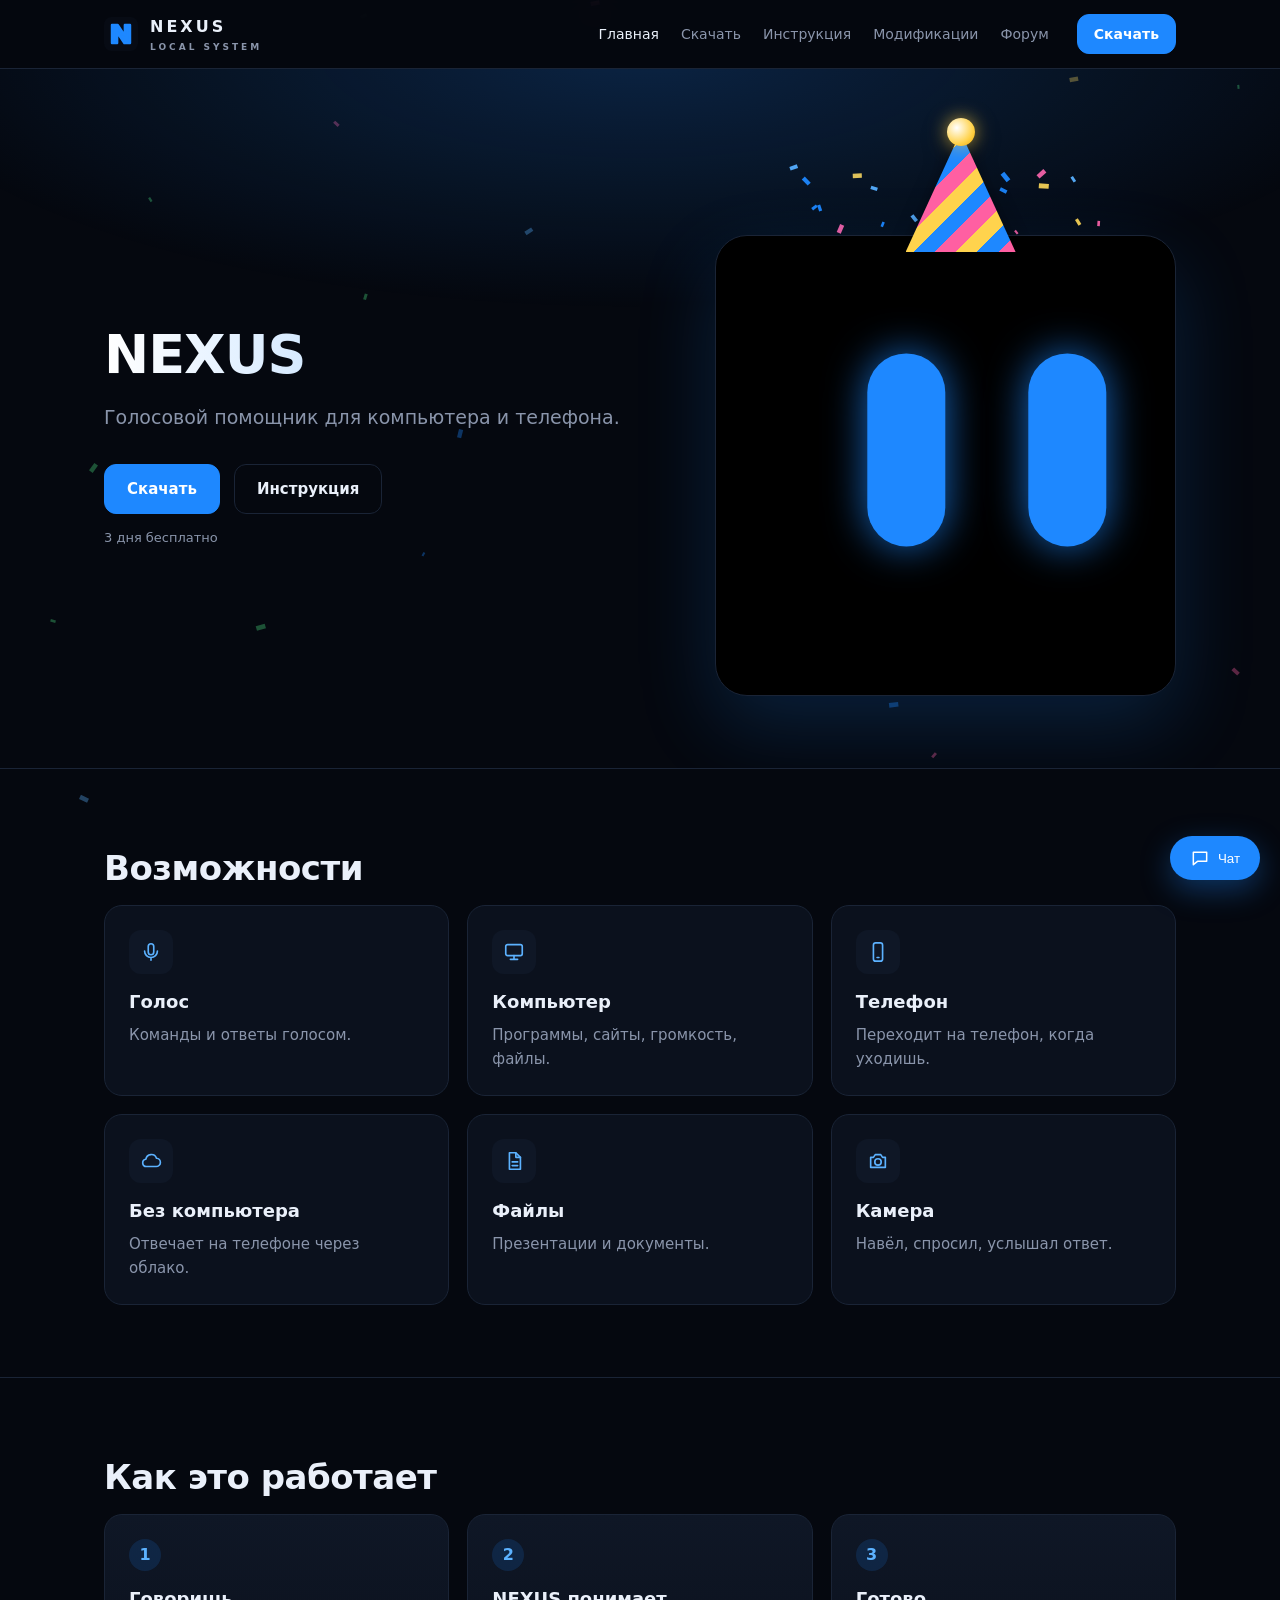
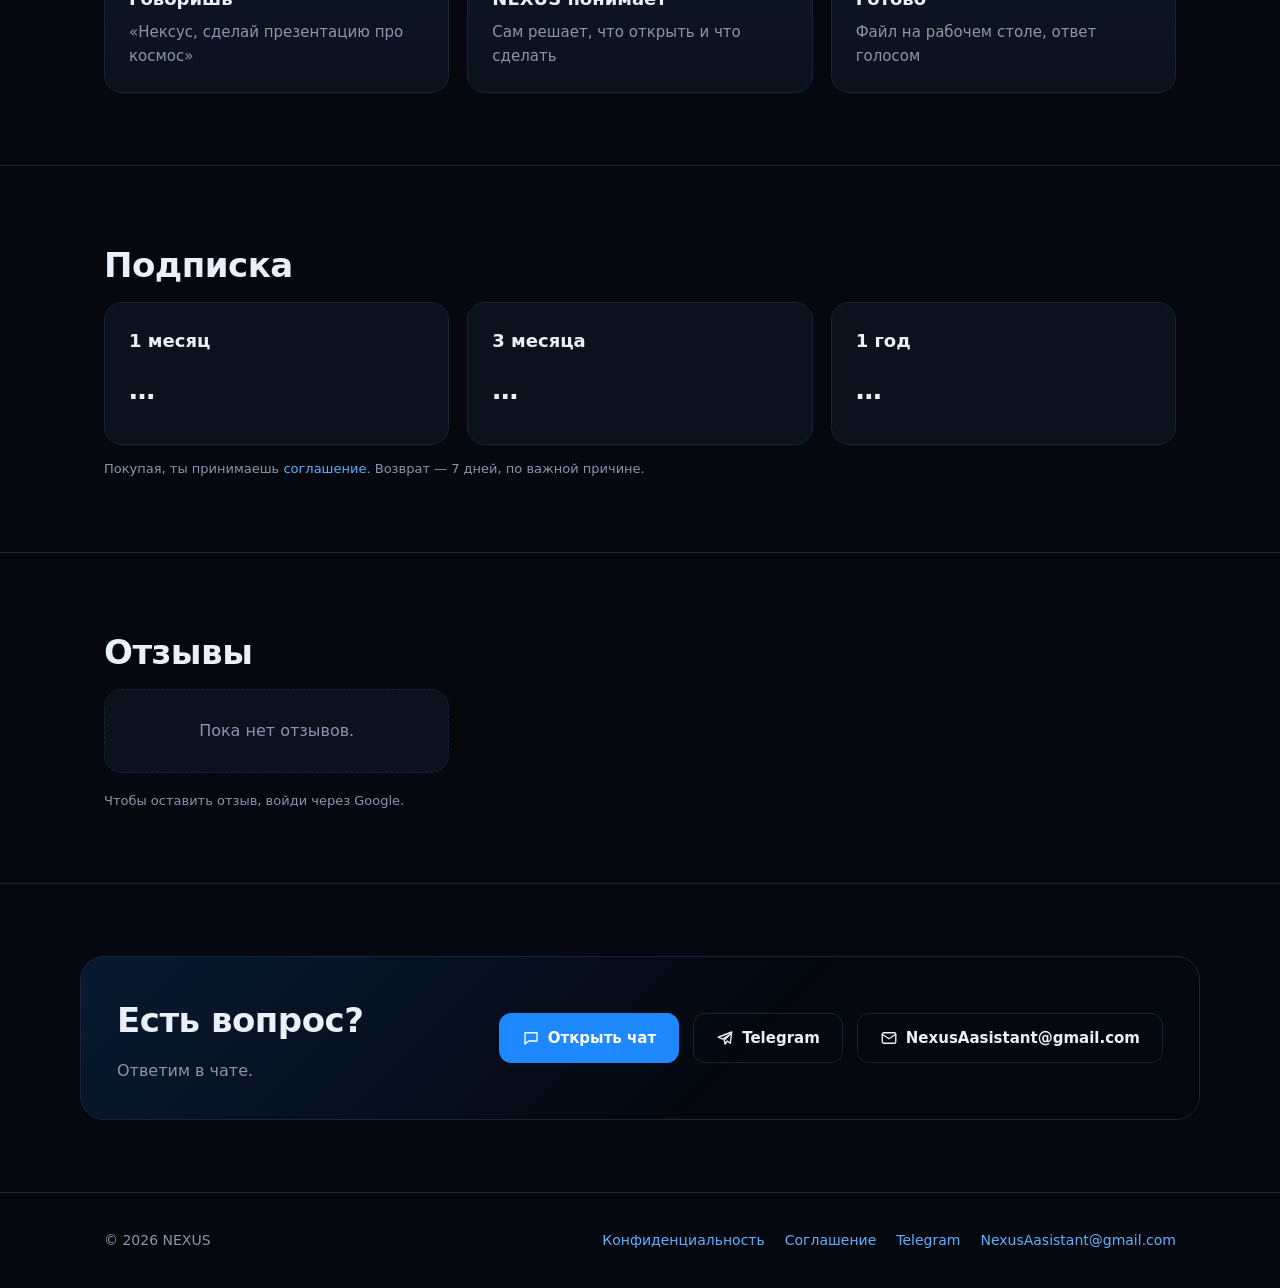
==== index.html @ 752f9944 "Сайт NEXUS" ====
<!doctype html>
<html lang="ru">
<head>
<meta charset="utf-8">
<meta name="viewport" content="width=device-width, initial-scale=1">
<title>NEXUS</title>
<link rel="icon" href="assets/logo.svg">
<link rel="stylesheet" href="assets/style.css?v=24">
</head>
<body>
<header>
  <div class="wrap">
    <a class="brand" href="index.html"><img src="assets/logo.svg" alt=""><div>NEXUS<small>LOCAL SYSTEM</small></div></a>
    <nav>
      <a href="index.html" class="on">Главная</a>
      <a href="download.html">Скачать</a>
      <a href="guide.html">Инструкция</a>
      <a href="mods.html">Модификации</a>
      <a href="forum.html">Форум</a>
    </nav>
    <a class="btn small" href="download.html">Скачать</a>
  </div>
</header>
<main>
  <div class="hero">
    <div class="wrap">
      <div>
        <h1>NEXUS</h1>
        <p class="lead">Голосовой помощник для компьютера и телефона.</p>
        <div class="cta">
          <a class="btn" href="download.html">Скачать</a>
          <a class="btn ghost" href="guide.html">Инструкция</a>
        </div>
        <p class="note">3 дня бесплатно</p>
      </div>
      <div class="stage" aria-hidden="true">
        <div class="face" id="face">
          <div class="hat"><div class="cone"></div><span class="pom"></span></div>
          <div class="eyes" id="eyes"><div class="eye"></div><div class="eye"></div></div>
          <div class="cheek l"></div><div class="cheek r"></div>
        </div>
      </div>
    </div>
  </div>

  <section id="features">
    <div class="wrap">
      <h2>Возможности</h2>
      <div class="grid">
        <div class="card"><div class="icon"><svg class="ico" viewBox="0 0 24 24" fill="none" stroke="currentColor" stroke-width="1.8" stroke-linecap="round" stroke-linejoin="round" aria-hidden="true"><path d="M12 3a3 3 0 0 0-3 3v6a3 3 0 0 0 6 0V6a3 3 0 0 0-3-3z"/><path d="M5 11a7 7 0 0 0 14 0M12 18v3"/></svg></div><h3>Голос</h3><p>Команды и ответы голосом.</p></div>
        <div class="card"><div class="icon"><svg class="ico" viewBox="0 0 24 24" fill="none" stroke="currentColor" stroke-width="1.8" stroke-linecap="round" stroke-linejoin="round" aria-hidden="true"><rect x="3" y="4" width="18" height="12" rx="2"/><path d="M8 20h8M12 16v4"/></svg></div><h3>Компьютер</h3><p>Программы, сайты, громкость, файлы.</p></div>
        <div class="card"><div class="icon"><svg class="ico" viewBox="0 0 24 24" fill="none" stroke="currentColor" stroke-width="1.8" stroke-linecap="round" stroke-linejoin="round" aria-hidden="true"><rect x="7" y="2" width="10" height="20" rx="2.5"/><path d="M11 18h2"/></svg></div><h3>Телефон</h3><p>Переходит на телефон, когда уходишь.</p></div>
        <div class="card"><div class="icon"><svg class="ico" viewBox="0 0 24 24" fill="none" stroke="currentColor" stroke-width="1.8" stroke-linecap="round" stroke-linejoin="round" aria-hidden="true"><path d="M7 18a4 4 0 0 1-.6-7.96A6 6 0 0 1 18 9a4.5 4.5 0 0 1-.5 9H7z"/></svg></div><h3>Без компьютера</h3><p>Отвечает на телефоне через облако.</p></div>
        <div class="card"><div class="icon"><svg class="ico" viewBox="0 0 24 24" fill="none" stroke="currentColor" stroke-width="1.8" stroke-linecap="round" stroke-linejoin="round" aria-hidden="true"><path d="M7 3h7l5 5v13H7z"/><path d="M14 3v5h5M10 13h6M10 17h6"/></svg></div><h3>Файлы</h3><p>Презентации и документы.</p></div>
        <div class="card"><div class="icon"><svg class="ico" viewBox="0 0 24 24" fill="none" stroke="currentColor" stroke-width="1.8" stroke-linecap="round" stroke-linejoin="round" aria-hidden="true"><path d="M4 8h3l2-3h6l2 3h3v11H4z"/><circle cx="12" cy="13" r="3.5"/></svg></div><h3>Камера</h3><p>Навёл, спросил, услышал ответ.</p></div>
      </div>
    </div>
  </section>

  <section id="how">
    <div class="wrap">
      <h2>Как это работает</h2>
      <div class="flow">
        <div class="flow-step"><span>1</span><b>Говоришь</b><p>«Нексус, сделай презентацию про космос»</p></div>
        <div class="flow-step"><span>2</span><b>NEXUS понимает</b><p>Сам решает, что открыть и что сделать</p></div>
        <div class="flow-step"><span>3</span><b>Готово</b><p>Файл на рабочем столе, ответ голосом</p></div>
      </div>
    </div>
  </section>

  <section id="plans">
    <div class="wrap">
      <h2>Подписка</h2>
      <p class="sale-note" id="plans-sale" hidden></p>
      <div class="plans three" id="plans-list">
        <div class="card plan"><div class="name">1 месяц</div><div class="price">…</div></div>
        <div class="card plan"><div class="name">3 месяца</div><div class="price">…</div></div>
        <div class="card plan"><div class="name">1 год</div><div class="price">…</div></div>
      </div>
      <div id="buy-signin" class="review-signin" hidden><div class="who">Войди через Google — подписка придёт на этот аккаунт.</div><div class="gbutton"></div></div>
      <div id="buy-note" class="form-note"></div>
      <p class="note">Покупая, ты принимаешь <a href="terms.html">соглашение</a>. Возврат — 7 дней, по важной причине.</p>
    </div>
  </section>

  <section id="reviews">
    <div class="wrap">
      <h2>Отзывы</h2>
      <div id="reviews-list" class="grid"><div class="empty">Пока нет отзывов.</div></div>
      <div id="review-signin" class="review-signin"></div>
      <form id="review-form" class="card form review-form" hidden>
        <div class="who" id="review-who"></div>
        <div class="rate"><input type="radio" id="star5" name="stars" value="5" required><label for="star5" title="5">★</label><input type="radio" id="star4" name="stars" value="4"><label for="star4" title="4">★</label><input type="radio" id="star3" name="stars" value="3"><label for="star3" title="3">★</label><input type="radio" id="star2" name="stars" value="2"><label for="star2" title="2">★</label><input type="radio" id="star1" name="stars" value="1"><label for="star1" title="1">★</label></div>
        <textarea name="text" placeholder="Отзыв" maxlength="1000" required></textarea>
        <button class="btn" type="submit">Отправить</button>
        <div class="form-note"></div>
      </form>
    </div>
  </section>

  <section id="contact">
    <div class="wrap contact">
      <div>
        <h2>Есть вопрос?</h2>
        <p class="sub">Ответим в чате.</p>
      </div>
      <div class="cta">
        <button class="btn" data-chat><svg class="ico" viewBox="0 0 24 24" fill="none" stroke="currentColor" stroke-width="1.8" stroke-linecap="round" stroke-linejoin="round" aria-hidden="true"><path d="M4 5h16v11H9l-5 4z"/></svg> Открыть чат</button>
        <a class="btn ghost" href="https://t.me/NexusAppAiBot" target="_blank" rel="noopener"><svg class="ico" viewBox="0 0 24 24" fill="none" stroke="currentColor" stroke-width="1.8" stroke-linecap="round" stroke-linejoin="round" aria-hidden="true"><path d="M21 4L3 11l6 2.5L19 7l-8 8 1 5 3-4 4 3z"/></svg> Telegram</a>
        <a class="btn ghost" href="mailto:NexusAasistant@gmail.com"><svg class="ico" viewBox="0 0 24 24" fill="none" stroke="currentColor" stroke-width="1.8" stroke-linecap="round" stroke-linejoin="round" aria-hidden="true"><rect x="3" y="5" width="18" height="14" rx="2"/><path d="M3 7l9 6 9-6"/></svg> NexusAasistant@gmail.com</a>
      </div>
    </div>
  </section>
</main>
<footer>
  <div class="wrap">
    <span>© 2026 NEXUS</span>
    <div class="links"><a href="privacy.html">Конфиденциальность</a><a href="terms.html">Соглашение</a><a href="https://t.me/NexusAppAiBot" target="_blank" rel="noopener">Telegram</a><a href="mailto:NexusAasistant@gmail.com">NexusAasistant@gmail.com</a></div>
  </div>
</footer>
<button class="chat-open" data-chat aria-label="Чат"><svg class="ico" viewBox="0 0 24 24" fill="none" stroke="currentColor" stroke-width="1.8" stroke-linecap="round" stroke-linejoin="round" aria-hidden="true"><path d="M4 5h16v11H9l-5 4z"/></svg><span>Чат</span></button>
<script>window.NEXUS_CHAT = "https://193-232-89-90.sslip.io:8443"; window.NEXUS_GOOGLE = "959547743443-be8pcmqgt4temf61vtt6gkfed54fnpoh.apps.googleusercontent.com"; window.NEXUS_TELEGRAM = "https://t.me/NexusAppAiBot";</script>
<script src="assets/chat.js?v=24"></script>
<script src="assets/panel-link.js?v=24"></script>
<script src="assets/community.js?v=24"></script>
<script src="assets/shop.js?v=24"></script>
<script src="assets/anim.js?v=24"></script>
</body>
</html>
---- assets/style.css ----
:root {
  --bg: #05080F;
  --panel: #0B111D;
  --panel2: #0F1726;
  --line: #1A2436;
  --text: #EAF0FA;
  --muted: #8A95AB;
  --accent: #1E88FF;
  --accent2: #5CB2FF;
  --green: #22C55E;
  --radius: 18px;
}
* { box-sizing: border-box; margin: 0; padding: 0; }
html { scroll-behavior: smooth; }
body {
  background: var(--bg);
  color: var(--text);
  font: 16px/1.6 "Inter", "Segoe UI", system-ui, -apple-system, sans-serif;
  -webkit-font-smoothing: antialiased;
}
a { color: var(--accent2); text-decoration: none; }
a:hover { color: var(--text); }
.wrap { max-width: 1120px; margin: 0 auto; padding: 0 24px; }

/* top bar */
header {
  position: sticky; top: 0; z-index: 10;
  background: rgba(5, 8, 15, 0.82); backdrop-filter: blur(12px);
  border-bottom: 1px solid var(--line);
}
header .wrap { display: flex; align-items: center; gap: 28px; height: 68px; }
.brand { display: flex; align-items: center; gap: 12px; color: var(--text); font-weight: 800; letter-spacing: 3px; }
.brand img { width: 34px; height: 34px; }
.brand small { display: block; font-size: 9px; letter-spacing: 3px; color: var(--muted); font-weight: 600; }
nav { display: flex; gap: 22px; margin-left: auto; }
nav a { color: var(--muted); font-size: 14px; }
nav a:hover, nav a.on { color: var(--text); }
.btn {
  display: inline-flex; align-items: center; gap: 8px;
  padding: 12px 22px; border-radius: 12px; font-weight: 600; font-size: 15px;
  background: var(--accent); color: #fff; border: 1px solid var(--accent);
  transition: transform .15s, background .15s;
}
.btn:hover { background: #3696FF; color: #fff; transform: translateY(-1px); }
.btn.ghost { background: transparent; color: var(--text); border-color: var(--line); }
.btn.ghost:hover { border-color: var(--accent); }
.btn.small { padding: 8px 16px; font-size: 14px; }

/* hero */
.hero { padding: 96px 0 72px; position: relative; overflow: hidden; }
.hero::before {
  content: ""; position: absolute; inset: -40% -10% auto; height: 520px;
  background: radial-gradient(closest-side, rgba(30, 136, 255, 0.22), transparent);
  pointer-events: none;
}
.hero .wrap { display: grid; grid-template-columns: 1.1fr 0.9fr; gap: 48px; align-items: center; position: relative; }
.kicker { color: var(--accent2); font-size: 13px; font-weight: 700; letter-spacing: 2px; text-transform: uppercase; }
h1 { font-size: 54px; line-height: 1.08; margin: 14px 0 18px; letter-spacing: -1px; }
h1 span { color: var(--accent); }
.lead { color: var(--muted); font-size: 19px; max-width: 560px; }
.cta { display: flex; gap: 14px; margin-top: 32px; flex-wrap: wrap; }
.note { color: var(--muted); font-size: 13px; margin-top: 14px; }

/* NEXUS's eyes: a party hat, always a little alive (anim.js moves the eyes) */
.stage { position: relative; padding-top: 70px; }
.face {
  position: relative; aspect-ratio: 1 / 1; border-radius: 32px; background: #000;
  border: 1px solid var(--line); box-shadow: 0 30px 80px rgba(30, 136, 255, 0.18);
  animation: bob 4.5s ease-in-out infinite;
}
@keyframes bob { 0%, 100% { transform: translateY(0) rotate(-1deg); } 50% { transform: translateY(-14px) rotate(1.5deg); } }
.eyes { position: absolute; inset: 0; display: flex; align-items: center; justify-content: center; gap: 18%;
  transition: transform .35s cubic-bezier(.3,1.4,.5,1); }
.eye {
  width: 17%; height: 42%; border-radius: 999px; background: var(--accent);
  box-shadow: 0 0 40px rgba(30, 136, 255, 0.75); transition: height .18s, border-radius .18s;
}
.face.blink .eye { height: 4%; }
.face.happy .eye { height: 20%; border-radius: 999px 999px 40% 40%; }
.cheek { position: absolute; bottom: 24%; width: 12%; height: 6%; border-radius: 50%; background: rgba(255, 105, 180, .0);
  filter: blur(6px); transition: background .4s; }
.cheek.l { left: 16%; } .cheek.r { right: 16%; }
.face.happy .cheek { background: rgba(255, 105, 180, .55); }
.hat {
  position: absolute; left: 50%; top: -104px; width: 110px; height: 120px; margin-left: -40px;
  transform-origin: 50% 100%; animation: wobble 3s ease-in-out infinite; filter: drop-shadow(0 6px 10px rgba(0,0,0,.45));
}
.cone { position: absolute; inset: 0; clip-path: polygon(50% 0, 100% 100%, 0 100%);
  background: repeating-linear-gradient(135deg, #1E88FF 0 15px, #FF5FA2 15px 30px, #FFD34D 30px 45px); }
.pom { position: absolute; left: 50%; top: -14px; width: 28px; height: 28px; margin-left: -14px; border-radius: 50%;
  background: radial-gradient(circle at 35% 35%, #fff, #FFD34D 60%, #F0A800); box-shadow: 0 0 18px rgba(255, 211, 77, .7);
  animation: pom 1.5s ease-in-out infinite; }
@keyframes wobble { 0%, 100% { transform: rotate(12deg); } 50% { transform: rotate(20deg); } }
@keyframes pom { 0%, 100% { transform: translateY(0) scale(1); } 50% { transform: translateY(-4px) scale(1.08); } }

/* confetti behind everything */
#confetti { position: fixed; inset: 0; width: 100%; height: 100%; pointer-events: none; z-index: 0; }
header, main, footer { position: relative; z-index: 1; }
header { z-index: 10; }

/* blocks come in as you scroll; cards lift */
.reveal { opacity: 0; transform: translateY(26px); transition: opacity .7s ease, transform .7s ease; }
.reveal.in { opacity: 1; transform: none; }
.card { transition: transform .25s ease, border-color .25s ease, box-shadow .25s ease; }
.card:hover { transform: translateY(-4px); border-color: rgba(30,136,255,.55); box-shadow: 0 16px 40px rgba(30,136,255,.12); }
.card:hover .icon { animation: pop .5s ease; }
@keyframes pop { 50% { transform: scale(1.18) rotate(-6deg); } }
.btn { position: relative; overflow: hidden; }
.btn:not(.ghost)::after { content: ""; position: absolute; top: 0; left: -60%; width: 40%; height: 100%;
  background: linear-gradient(90deg, transparent, rgba(255,255,255,.35), transparent); transform: skewX(-20deg);
  animation: shine 4s ease-in-out infinite; }
@keyframes shine { 0%, 70% { left: -60%; } 100% { left: 130%; } }
h1 { background: linear-gradient(90deg, #fff, #8CC4FF, #FF8FC2, #fff); background-size: 300% 100%;
  -webkit-background-clip: text; background-clip: text; color: transparent; animation: shimmer 8s linear infinite; }
@keyframes shimmer { to { background-position: 300% 0; } }
@media (prefers-reduced-motion: reduce) {
  *, *::before, *::after { animation: none !important; transition: none !important; }
  .reveal { opacity: 1; transform: none; }
}

/* sections */
section { padding: 72px 0; border-top: 1px solid var(--line); }
h2 { font-size: 34px; letter-spacing: -0.5px; margin-bottom: 10px; }
.sub { color: var(--muted); margin-bottom: 36px; max-width: 640px; }
.grid { display: grid; grid-template-columns: repeat(3, 1fr); gap: 18px; }
.card { background: var(--panel); border: 1px solid var(--line); border-radius: var(--radius); padding: 24px; }
.card h3 { font-size: 18px; margin: 14px 0 6px; }
.card p { color: var(--muted); font-size: 15px; }
.icon {
  width: 44px; height: 44px; border-radius: 12px; background: var(--panel2);
  display: flex; align-items: center; justify-content: center; font-size: 22px;
}

/* plans */
.plans { display: grid; grid-template-columns: repeat(4, 1fr); gap: 18px; }
.plan { text-align: left; display: flex; flex-direction: column; gap: 6px; }
.plan .name { font-weight: 700; font-size: 18px; }
.plan .price { font-size: 26px; font-weight: 800; margin: 8px 0; }
.plan.best { border-color: var(--accent); box-shadow: 0 0 0 1px var(--accent) inset; }
.badge { align-self: flex-start; font-size: 12px; color: var(--accent2); background: rgba(30, 136, 255, 0.14); padding: 3px 10px; border-radius: 8px; }

/* steps */
.steps { counter-reset: step; display: grid; gap: 14px; max-width: 760px; }
.step { display: flex; gap: 18px; align-items: flex-start; }
.step::before {
  counter-increment: step; content: counter(step);
  flex: none; width: 36px; height: 36px; border-radius: 50%; background: var(--panel2); border: 1px solid var(--line);
  display: flex; align-items: center; justify-content: center; font-weight: 700; color: var(--accent2);
}
.step b { display: block; }
.step span { color: var(--muted); font-size: 15px; }

/* faq */
details { background: var(--panel); border: 1px solid var(--line); border-radius: 14px; padding: 16px 20px; margin-bottom: 12px; max-width: 820px; }
summary { cursor: pointer; font-weight: 600; }
details p { color: var(--muted); margin-top: 10px; }

.empty { color: var(--muted); background: var(--panel); border: 1px dashed var(--line); border-radius: var(--radius); padding: 28px; text-align: center; }

footer { border-top: 1px solid var(--line); padding: 36px 0; color: var(--muted); font-size: 14px; }
footer .wrap { display: flex; gap: 24px; flex-wrap: wrap; align-items: center; }
footer .links { margin-left: auto; display: flex; gap: 20px; }

/* the privacy page */
.doc { max-width: 820px; padding: 56px 24px 80px; margin: 0 auto; }
.doc h1 { font-size: 38px; }
.doc h2 { font-size: 22px; margin: 34px 0 10px; }
.doc p, .doc li { color: #C6CFDF; }
.doc ul { padding-left: 22px; display: grid; gap: 6px; }

@media (max-width: 900px) {
  .hero .wrap { grid-template-columns: 1fr; }
  .stage { max-width: 360px; }
  h1 { font-size: 40px; }
  .grid { grid-template-columns: 1fr 1fr; }
  .plans { grid-template-columns: 1fr 1fr; }
  header .wrap { flex-wrap: wrap; height: auto; padding-top: 12px; gap: 10px 20px; }
  nav { order: 3; width: 100%; margin: 0; overflow-x: auto; padding-bottom: 10px; gap: 18px; white-space: nowrap; scrollbar-width: none; }
  nav::-webkit-scrollbar { display: none; }
  header .btn { margin-left: auto; }
}
@media (max-width: 560px) {
  .wrap { padding: 0 16px; }
  .grid, .plans { grid-template-columns: 1fr; }
  h1 { font-size: 34px; }
}

.plans.three { grid-template-columns: repeat(3, 1fr); }
.price-tag { display: inline-block; margin-top: 12px; font-size: 13px; color: var(--green); }
.doc ol { padding-left: 22px; display: grid; gap: 6px; }
@media (max-width: 900px) { .plans.three { grid-template-columns: 1fr 1fr; } }
@media (max-width: 560px) { .plans.three { grid-template-columns: 1fr; } }

/* chat */
.chat-open {
  position: fixed; right: 20px; bottom: 20px; z-index: 20;
  padding: 12px 20px; border-radius: 999px; border: none; cursor: pointer;
  background: var(--accent); color: #fff; font: 600 15px/1 inherit; box-shadow: 0 10px 30px rgba(30, 136, 255, 0.35);
}
button.btn { cursor: pointer; font-family: inherit; }
.chat-box {
  position: fixed; right: 20px; bottom: 76px; z-index: 21; width: 340px; max-width: calc(100vw - 32px); height: 440px;
  display: none; flex-direction: column; background: var(--panel); border: 1px solid var(--line); border-radius: 18px;
  box-shadow: 0 20px 60px rgba(0, 0, 0, 0.5); overflow: hidden;
}
.chat-box.on { display: flex; }
.chat-head { display: flex; align-items: center; padding: 14px 16px; border-bottom: 1px solid var(--line); }
.chat-x { margin-left: auto; background: none; border: none; color: var(--muted); font-size: 22px; cursor: pointer; }
.chat-list { flex: 1; overflow-y: auto; padding: 14px; display: flex; flex-direction: column; gap: 8px; }
.chat-line { align-self: flex-start; max-width: 85%; background: var(--panel2); padding: 8px 12px; border-radius: 12px; font-size: 14px; white-space: pre-wrap; }
.chat-line.mine { align-self: flex-end; background: #12305A; }
.chat-input { display: flex; gap: 8px; padding: 12px; border-top: 1px solid var(--line); }
.chat-input input { flex: 1; background: var(--bg); color: var(--text); border: 1px solid var(--line); border-radius: 10px; padding: 9px 12px; font: inherit; font-size: 14px; }

/* forum and reviews */
.tabs { display: flex; gap: 8px; flex-wrap: wrap; align-items: center; margin-bottom: 18px; }
.tab { background: var(--panel); color: var(--muted); border: 1px solid var(--line); border-radius: 10px; padding: 7px 14px; cursor: pointer; font: inherit; font-size: 14px; }
.tab.on { color: var(--text); border-color: var(--accent); }
.tabs .btn { margin-left: auto; }
.topic { display: block; background: var(--panel); border: 1px solid var(--line); border-radius: 14px; padding: 14px 18px; margin-bottom: 10px; color: var(--text); }
.topic:hover { border-color: var(--accent); color: var(--text); }
.topic span { display: block; color: var(--muted); font-size: 13px; margin-top: 4px; }
.back { display: inline-block; margin-bottom: 14px; font-size: 14px; }
.topic-title { font-size: 24px; margin-bottom: 14px; }
.post { margin-bottom: 10px; padding: 16px 20px; }
.post p, .review p { color: var(--text); white-space: pre-wrap; margin-top: 6px; }
.post.creator { border-color: var(--accent); }
.who { color: var(--muted); font-size: 13px; }
.form { display: grid; gap: 10px; margin-top: 16px; max-width: 640px; }
.form input, .form select, .form textarea { background: var(--bg); color: var(--text); border: 1px solid var(--line); border-radius: 10px; padding: 10px 12px; font: inherit; font-size: 14px; }
.form textarea { min-height: 110px; resize: vertical; }
.form .btn { justify-self: start; }
.form-note { color: var(--muted); font-size: 13px; }
.stars { color: #F5C451; letter-spacing: 2px; }
.review-form { margin-top: 18px; }

/* icons, downloads, flow, contact */
.ico { width: 22px; height: 22px; flex: none; }
.icon { color: var(--accent2); }
.btn .ico { width: 18px; height: 18px; }
.chat-open { display: flex; align-items: center; gap: 8px; }
.chat-open .ico { width: 20px; height: 20px; }
.downloads { display: grid; grid-template-columns: repeat(3, 1fr); gap: 18px; }
.dl { display: flex; flex-direction: column; gap: 6px; align-items: flex-start; }
.dl h3 { margin: 12px 0 0; font-size: 20px; }
.dl p { color: var(--muted); margin-bottom: 14px; }
.dl .btn { margin-top: auto; }
.soon { color: var(--muted); cursor: default; }
.flow { display: grid; grid-template-columns: repeat(3, 1fr); gap: 18px; counter-reset: none; }
.flow-step { position: relative; background: linear-gradient(180deg, var(--panel2), var(--panel)); border: 1px solid var(--line); border-radius: var(--radius); padding: 24px; }
.flow-step span { display: inline-flex; width: 32px; height: 32px; border-radius: 50%; align-items: center; justify-content: center; background: rgba(30,136,255,.15); color: var(--accent2); font-weight: 700; }
.flow-step b { display: block; margin: 14px 0 6px; font-size: 18px; }
.flow-step p { color: var(--muted); font-size: 15px; }
.contact { display: flex; align-items: center; gap: 24px; flex-wrap: wrap; background: linear-gradient(135deg, rgba(30,136,255,.14), transparent 60%); border: 1px solid var(--line); border-radius: 24px; padding: 36px; }
.contact .cta { margin: 0 0 0 auto; }
.contact .sub { margin: 0; }
.toc { display: flex; flex-wrap: wrap; gap: 8px; margin: 18px 0 8px; }
.toc a { background: var(--panel); border: 1px solid var(--line); border-radius: 10px; padding: 6px 12px; font-size: 14px; color: var(--text); }
.mod-foot { display: flex; align-items: center; justify-content: space-between; margin-top: 12px; }
.mod-foot .price-tag { margin: 0; }
.review-signin { margin-top: 18px; }
@media (max-width: 900px) { .downloads, .flow { grid-template-columns: 1fr; } .contact .cta { margin-left: 0; } }
[hidden] { display: none !important; }

/* star rating: click a star; the ones before it light up */
.rate { display: inline-flex; flex-direction: row-reverse; justify-content: flex-end; gap: 4px; }
.rate input { position: absolute; opacity: 0; width: 0; height: 0; }
.rate label { font-size: 34px; line-height: 1; color: #2A3550; cursor: pointer; transition: color .12s, transform .12s; }
.rate label:hover, .rate label:hover ~ label, .rate input:checked ~ label { color: #F5C451; }
.rate label:hover { transform: scale(1.12); }
.rate input:focus-visible + label { outline: 2px solid var(--accent); border-radius: 4px; }
.plan .btn { margin-top: 14px; align-self: flex-start; }
.price .old { color: var(--muted); font-size: 18px; font-weight: 600; margin-right: 10px; text-decoration-thickness: 2px; }
.sale-note { display: inline-block; margin: -4px 0 20px; padding: 6px 14px; border-radius: 999px; background: rgba(34,197,94,.14); color: #4ADE80; font-weight: 600; font-size: 14px; }
.sale-note[hidden] { display: none; }
.chat-line img { display: block; max-width: 100%; max-height: 220px; border-radius: 8px; margin-bottom: 4px; cursor: zoom-in; }
.chat-clip { background: none; border: 1px solid var(--line); border-radius: 10px; color: var(--muted); font-size: 18px; cursor: pointer; padding: 0 10px; }
.chat-clip:hover { color: var(--text); border-color: var(--accent); }
.chat-signin { padding: 14px; border-top: 1px solid var(--line); display: grid; gap: 10px; }
.chat-input[hidden], .chat-signin[hidden] { display: none; }

.buy-choice { position: fixed; inset: 0; z-index: 30; display: flex; align-items: center; justify-content: center;
  background: rgba(0, 0, 0, .55); backdrop-filter: blur(4px); padding: 16px; }
.buy-choice .card { position: relative; max-width: 440px; width: 100%; }
.buy-choice .card b { font-size: 20px; }
.buy-choice .cta { flex-direction: column; margin-top: 18px; }
.buy-choice .cta .btn { justify-content: center; }
.buy-choice .chat-x { position: absolute; top: 10px; right: 14px; }

/* ---------------------------------------------------------------- админ-панель */
.panel-head { display: flex; align-items: center; justify-content: space-between; gap: 16px; margin-bottom: 18px; }
.panel-who { font-weight: 700; }
.panel-tabs { display: flex; gap: 8px; flex-wrap: wrap; margin-bottom: 22px; }
.panel-tab { background: var(--panel); color: var(--muted); border: 1px solid var(--line); border-radius: 12px;
             padding: 9px 16px; font: inherit; font-size: 14px; cursor: pointer; }
.panel-tab:hover { color: var(--text); border-color: var(--accent); }
.panel-tab.on { background: var(--accent); border-color: var(--accent); color: #04101F; font-weight: 700; }
.panel-body { display: grid; gap: 18px; }
.panel-card { display: grid; gap: 12px; }
.panel-line { display: flex; align-items: center; gap: 10px; flex-wrap: wrap;
              padding: 10px 0; border-top: 1px solid var(--line); }
.panel-line:first-child { border-top: none; }
.panel-line b { min-width: 170px; }
.field { display: grid; gap: 6px; }
.field label { color: var(--muted); font-size: 13px; }
#panel input[type=text], #panel textarea, #panel select {
  background: var(--panel2); color: var(--text); border: 1px solid var(--line); border-radius: 10px;
  padding: 10px 12px; font: inherit; font-size: 15px; width: 100%; }
#panel input[type=text]:focus, #panel textarea:focus { outline: none; border-color: var(--accent); }
#panel input[type=file] { color: var(--muted); font-size: 14px; }
#panel textarea { resize: vertical; }
#panel .panel-line input[type=text] { width: auto; flex: 1 1 160px; }
.note.good { color: var(--green); }
.note.bad { color: #FF8A95; }
.bar { height: 6px; background: var(--panel2); border-radius: 99px; overflow: hidden; display: none; }
.bar i { display: block; height: 100%; width: 0; background: var(--accent); transition: width .2s ease; }
.mod-head { display: flex; align-items: baseline; gap: 10px; flex-wrap: wrap; }
.mod-info { color: var(--muted); font-size: 14px; }
.mod-form { display: grid; gap: 12px; grid-template-columns: 1fr 1fr; }
.mod-form .field:last-child { grid-column: 1 / -1; }
.mod-row { display: grid; gap: 10px; }
.chat-thread { display: grid; gap: 8px; }
.codes { background: var(--panel2); border-radius: 10px; padding: 12px; color: var(--accent2);
         font: 14px/1.7 ui-monospace, Consolas, monospace; white-space: pre-wrap; }
.gbtn { min-height: 44px; }
@media (max-width: 720px) {
  .mod-form { grid-template-columns: 1fr; }
  .panel-line b { min-width: 0; }
}

/* тариф: что входит */
.features { color: var(--muted); font-size: 13px; margin: 8px 0 14px; line-height: 1.4; }

/* «Панель» в меню — её дописывает panel-link.js, только у создателя */
header nav .panel-link { color: var(--accent2); }
header nav .panel-link::before { content: "★"; margin-right: 5px; font-size: 11px; }

.buy-choice .plan-name { display: block; font-size: 24px; margin-top: 4px; }
.buy-choice .price { font-size: 30px; font-weight: 800; margin: 10px 0 4px; }
.buy-choice .form-note { margin-top: 10px; color: #F5C451; }
.buy-choice .buy-desc { color: var(--muted); margin: 8px 0 0; line-height: 1.45; }
.buy-choice .buy-meta { color: var(--muted); font-size: 13px; }

.btn.owned { color: #3DDC84; border-color: rgba(61,220,132,.45); cursor: default; }
.btn.owned:hover { border-color: rgba(61,220,132,.45); }

.buy-choice .promo { display: flex; gap: 8px; margin-top: 14px; }
.buy-choice .promo-code { flex: 1; min-width: 0; background: var(--bg); color: var(--text); border: 1px solid var(--line);
  border-radius: 10px; padding: 10px 12px; font: inherit; font-size: 14px; text-transform: uppercase; }
.buy-choice .promo-code:focus { outline: none; border-color: var(--accent); }
.buy-choice .promo-note { min-height: 18px; margin-top: 6px; font-size: 13px; color: var(--muted); }
.buy-choice .promo-note.good { color: #3DDC84; }
.buy-choice .promo-note.bad { color: #FF6B6B; }
.buy-choice .promo-code:disabled { opacity: .7; }
#panel .note.bad { color: #FF6B6B; }
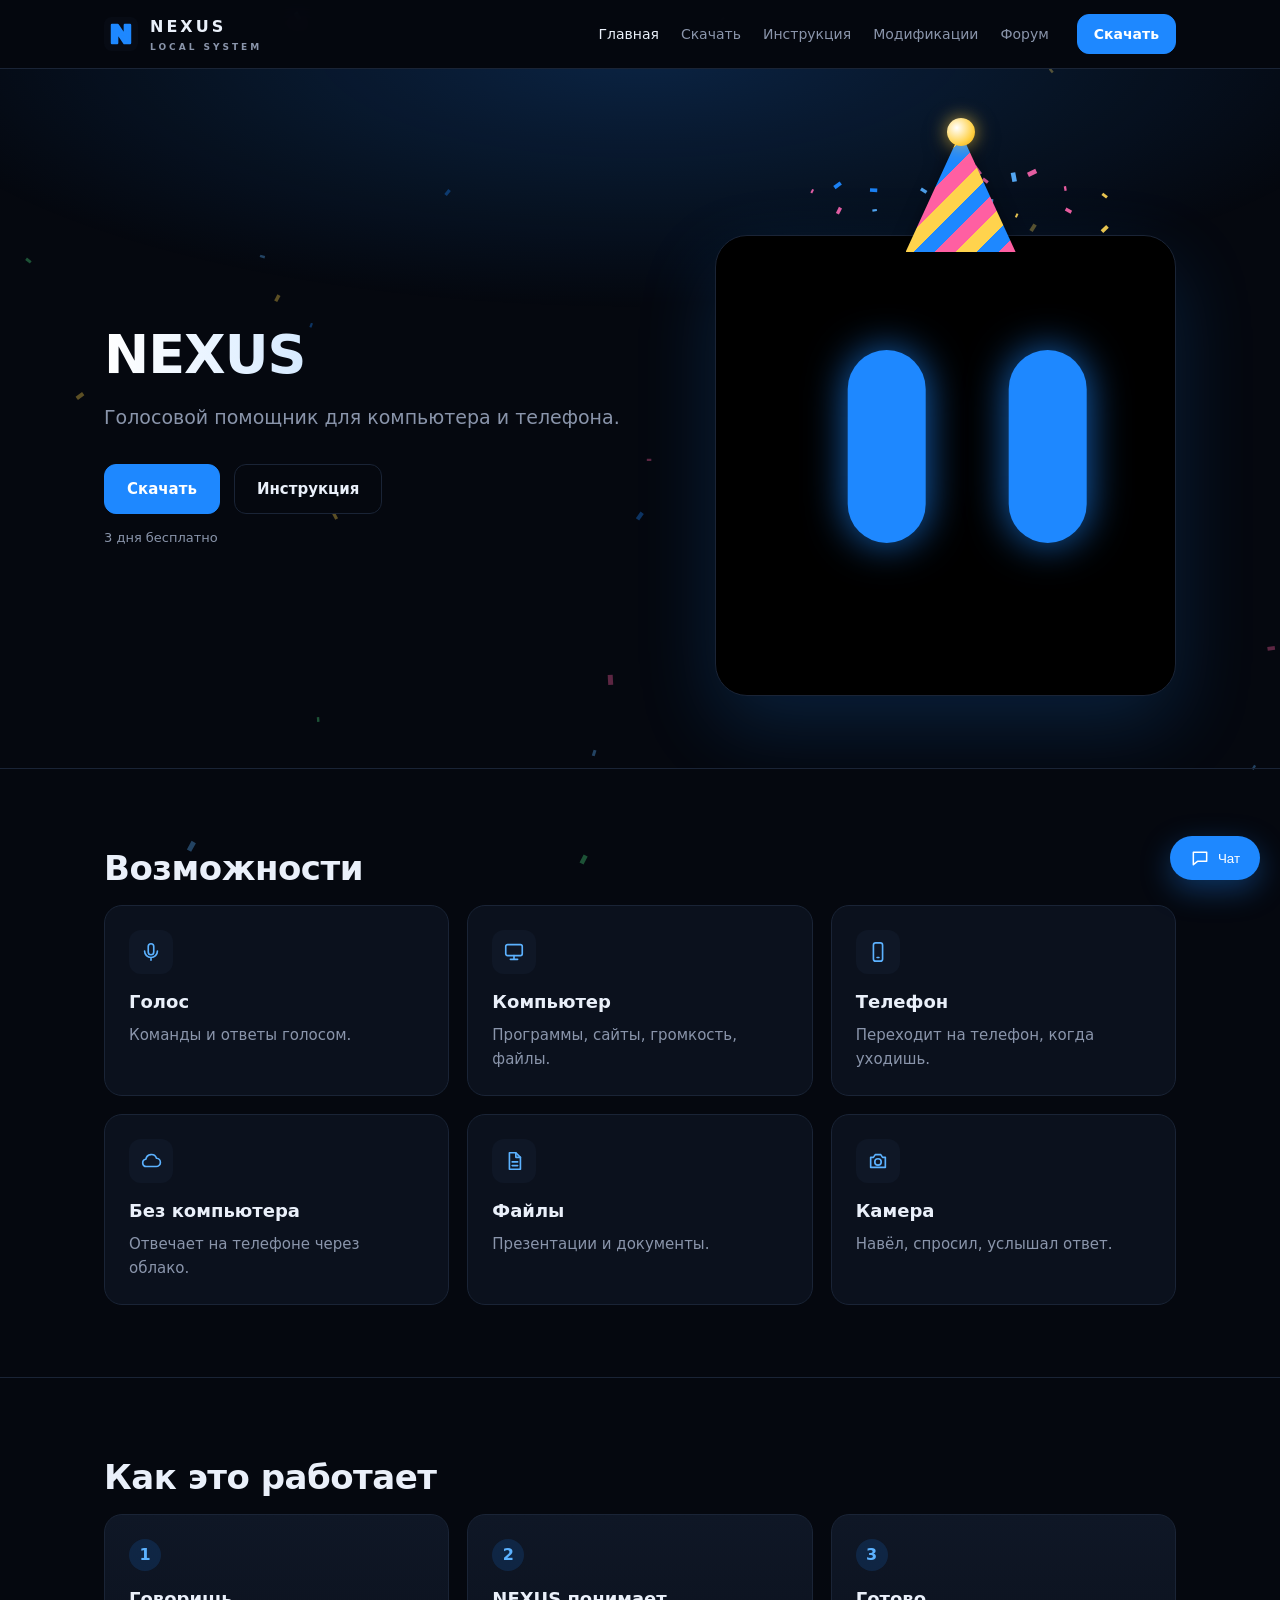
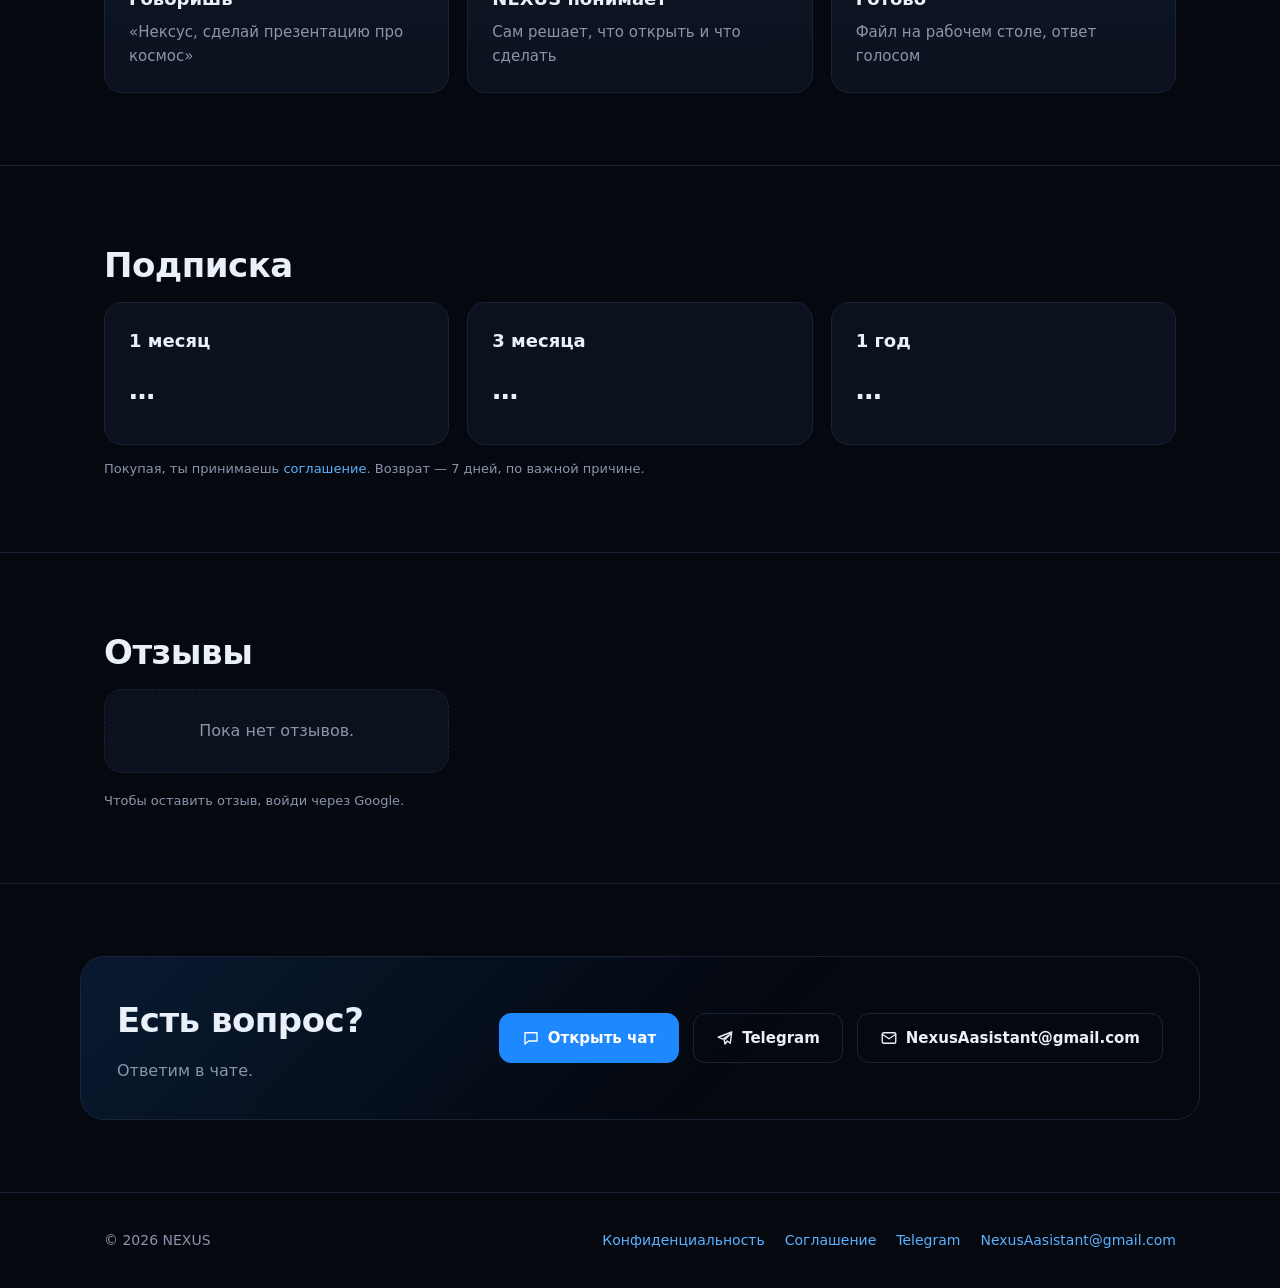
==== commit 17b3227e: "Сайт NEXUS" ====
--- a/index.html
+++ b/index.html
@@ -5,7 +5,7 @@
 <meta name="viewport" content="width=device-width, initial-scale=1">
 <title>NEXUS</title>
 <link rel="icon" href="assets/logo.svg">
-<link rel="stylesheet" href="assets/style.css?v=24">
+<link rel="stylesheet" href="assets/style.css?v=25">
 </head>
 <body>
 <header>
@@ -120,10 +120,10 @@
 </footer>
 <button class="chat-open" data-chat aria-label="Чат"><svg class="ico" viewBox="0 0 24 24" fill="none" stroke="currentColor" stroke-width="1.8" stroke-linecap="round" stroke-linejoin="round" aria-hidden="true"><path d="M4 5h16v11H9l-5 4z"/></svg><span>Чат</span></button>
 <script>window.NEXUS_CHAT = "https://193-232-89-90.sslip.io:8443"; window.NEXUS_GOOGLE = "959547743443-be8pcmqgt4temf61vtt6gkfed54fnpoh.apps.googleusercontent.com"; window.NEXUS_TELEGRAM = "https://t.me/NexusAppAiBot";</script>
-<script src="assets/chat.js?v=24"></script>
-<script src="assets/panel-link.js?v=24"></script>
-<script src="assets/community.js?v=24"></script>
-<script src="assets/shop.js?v=24"></script>
-<script src="assets/anim.js?v=24"></script>
+<script src="assets/chat.js?v=25"></script>
+<script src="assets/panel-link.js?v=25"></script>
+<script src="assets/community.js?v=25"></script>
+<script src="assets/shop.js?v=25"></script>
+<script src="assets/anim.js?v=25"></script>
 </body>
 </html>
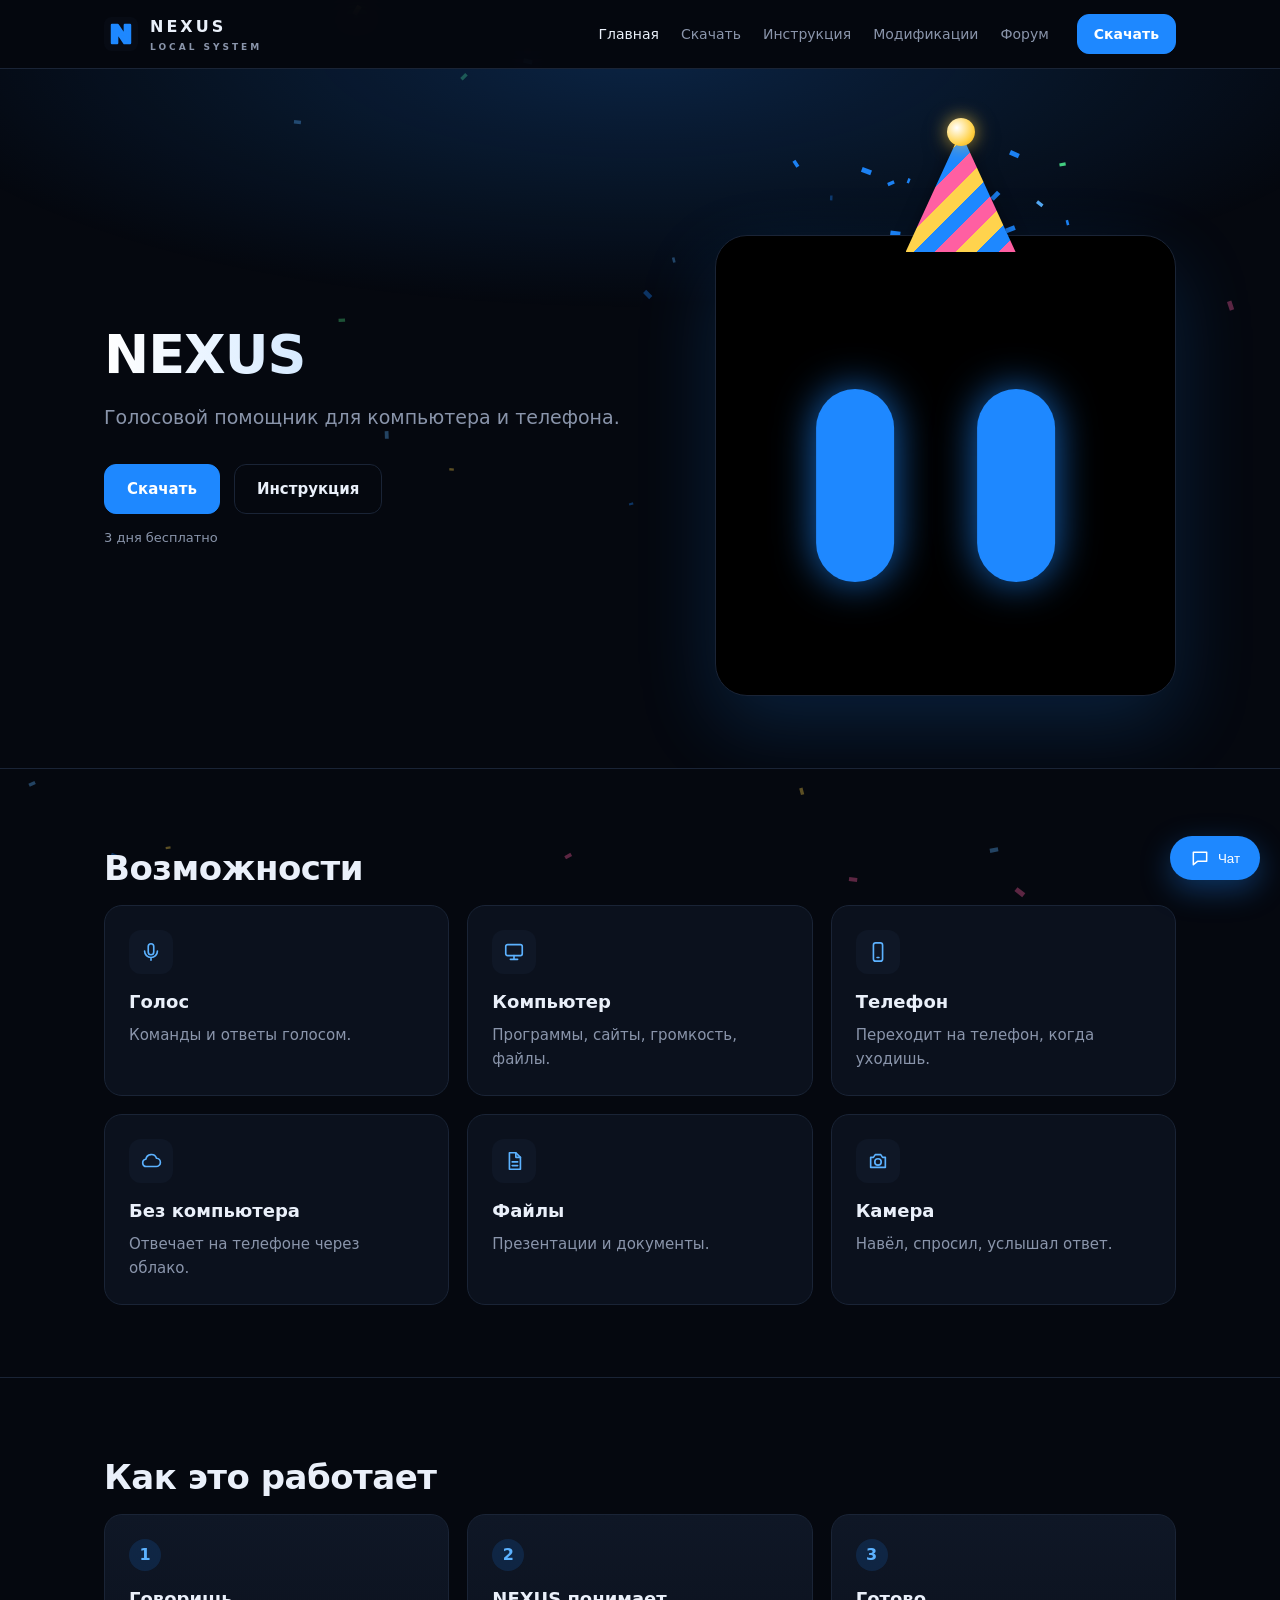
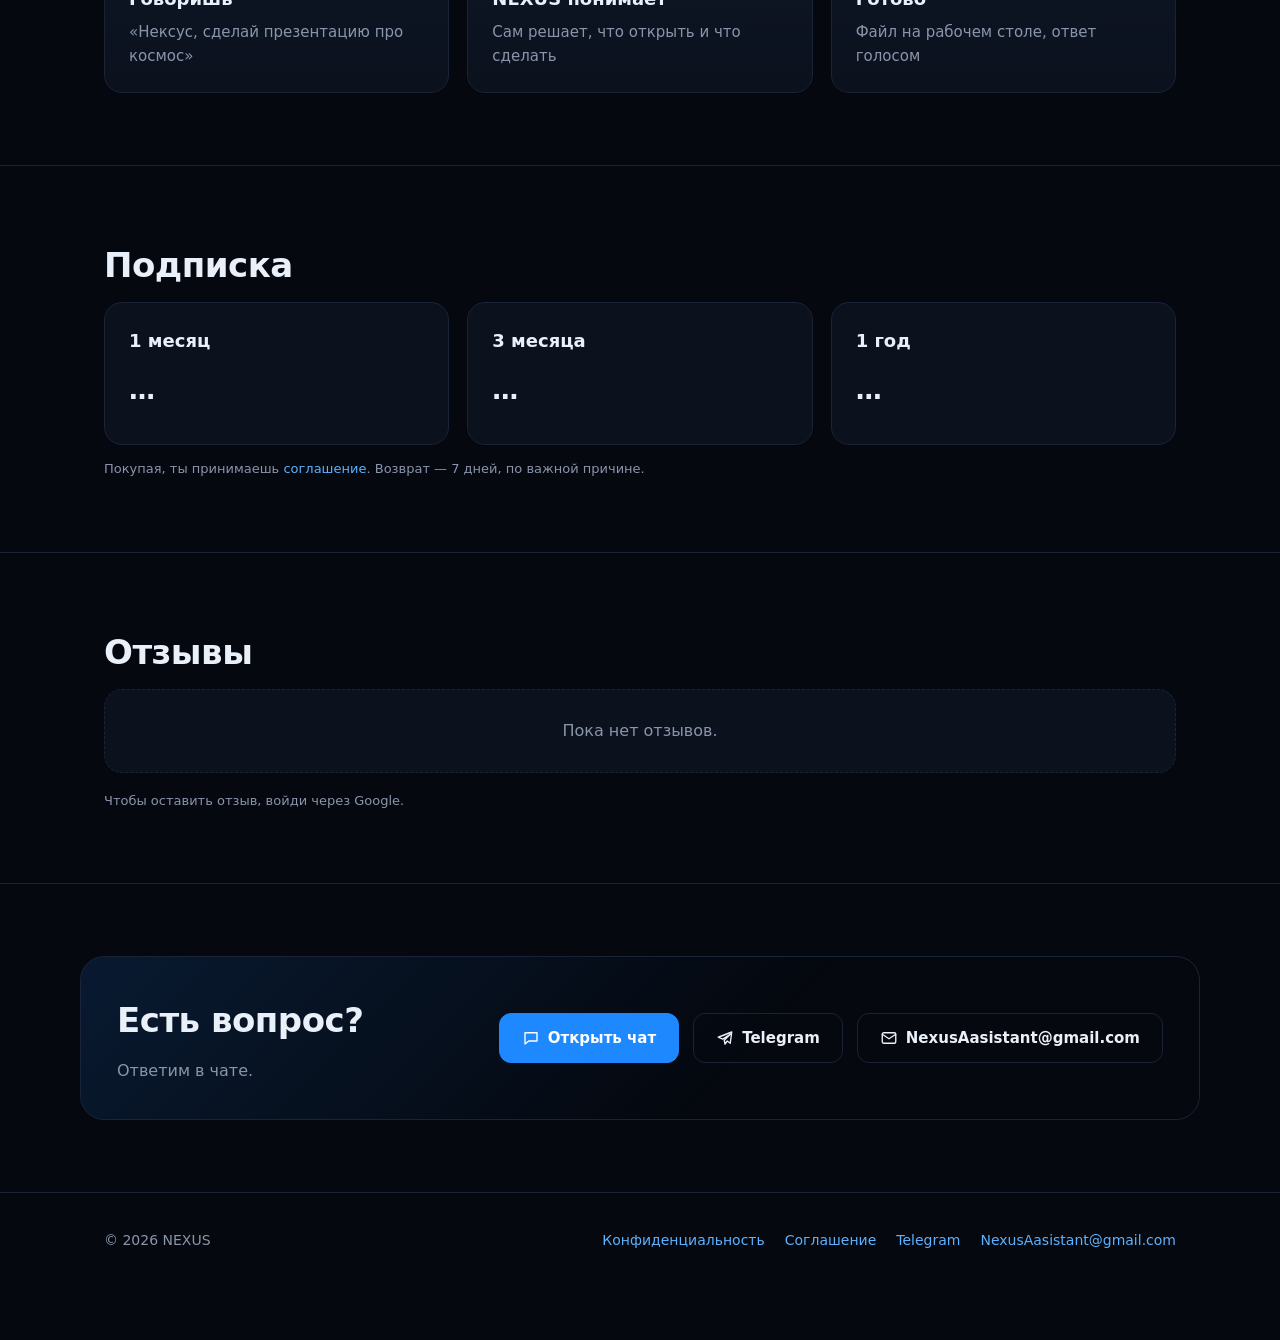
==== commit 3f951263: "Сайт NEXUS" ====
--- a/index.html
+++ b/index.html
@@ -5,7 +5,7 @@
 <meta name="viewport" content="width=device-width, initial-scale=1">
 <title>NEXUS</title>
 <link rel="icon" href="assets/logo.svg">
-<link rel="stylesheet" href="assets/style.css?v=25">
+<link rel="stylesheet" href="assets/style.css?v=27">
 </head>
 <body>
 <header>
@@ -120,10 +120,10 @@
 </footer>
 <button class="chat-open" data-chat aria-label="Чат"><svg class="ico" viewBox="0 0 24 24" fill="none" stroke="currentColor" stroke-width="1.8" stroke-linecap="round" stroke-linejoin="round" aria-hidden="true"><path d="M4 5h16v11H9l-5 4z"/></svg><span>Чат</span></button>
 <script>window.NEXUS_CHAT = "https://193-232-89-90.sslip.io:8443"; window.NEXUS_GOOGLE = "959547743443-be8pcmqgt4temf61vtt6gkfed54fnpoh.apps.googleusercontent.com"; window.NEXUS_TELEGRAM = "https://t.me/NexusAppAiBot";</script>
-<script src="assets/chat.js?v=25"></script>
-<script src="assets/panel-link.js?v=25"></script>
-<script src="assets/community.js?v=25"></script>
-<script src="assets/shop.js?v=25"></script>
-<script src="assets/anim.js?v=25"></script>
+<script src="assets/chat.js?v=27"></script>
+<script src="assets/panel-link.js?v=27"></script>
+<script src="assets/community.js?v=27"></script>
+<script src="assets/shop.js?v=27"></script>
+<script src="assets/anim.js?v=27"></script>
 </body>
 </html>
--- a/assets/style.css
+++ b/assets/style.css
@@ -353,3 +353,44 @@
 .buy-choice .promo-note.bad { color: #FF6B6B; }
 .buy-choice .promo-code:disabled { opacity: .7; }
 #panel .note.bad { color: #FF6B6B; }
+
+/* ---------------------------------------------------------------- правки вида (12.11) */
+/* подвал всегда внизу, даже на коротких страницах */
+body { min-height: 100vh; display: flex; flex-direction: column; }
+main { flex: 1 0 auto; }
+footer { padding-bottom: 88px; }                       /* кнопка «Чат» не закрывает ссылки */
+footer .links { flex-wrap: wrap; gap: 10px 20px; }
+/* пустой список — во всю ширину, а не в одной колонке */
+.grid > .empty, .grid > .sub { grid-column: 1 / -1; }
+/* скачать: кнопки на одной высоте, «Как поставить» под кнопкой */
+.dl { position: relative; padding-bottom: 60px; }
+.dl .btn + .note { position: absolute; left: 24px; bottom: 20px; margin: 0; }
+/* вход через Google не растягивается на всю ширину */
+.gbutton, .gbtn { max-width: 400px; }
+/* длинные слова не вылезают за экран */
+h1, h2, h3, .doc p, .doc li, .topic, .post p, .review p { overflow-wrap: break-word; }
+.buy-choice { overflow-y: auto; }
+.buy-choice .card { max-height: calc(100vh - 32px); overflow-y: auto; }
+
+@media (max-width: 560px) {
+  header .wrap { gap: 8px 16px; }
+  nav { gap: 16px; font-size: 14px; }
+  nav a[href="download.html"] { display: none; }   /* есть синяя кнопка «Скачать» рядом */
+  .hero { padding: 48px 0 40px; }
+  .stage { width: 100%; max-width: 280px; margin: 0 auto; padding-top: 80px; }
+  .hat { width: 84px; height: 92px; top: -80px; margin-left: -30px; }
+  section { padding: 52px 0; }
+  h2 { font-size: 28px; }
+  .doc { padding: 36px 16px 56px; }
+  .doc h1 { font-size: 28px; }
+  footer .wrap { flex-direction: column; align-items: flex-start; gap: 14px; }
+  footer .links { margin-left: 0; }
+  .contact { padding: 24px; }
+  .contact .cta { width: 100%; }
+  .contact .cta .btn { width: 100%; justify-content: center; }
+  .tabs .btn { margin-left: 0; }
+  .chat-open { right: 16px; bottom: 16px; }
+  .chat-box { right: 16px; left: 16px; width: auto; max-width: none; bottom: 72px; height: min(440px, calc(100vh - 140px)); }
+  .panel-head { flex-wrap: wrap; }
+  .buy-choice .promo .btn { padding: 10px 14px; }
+}
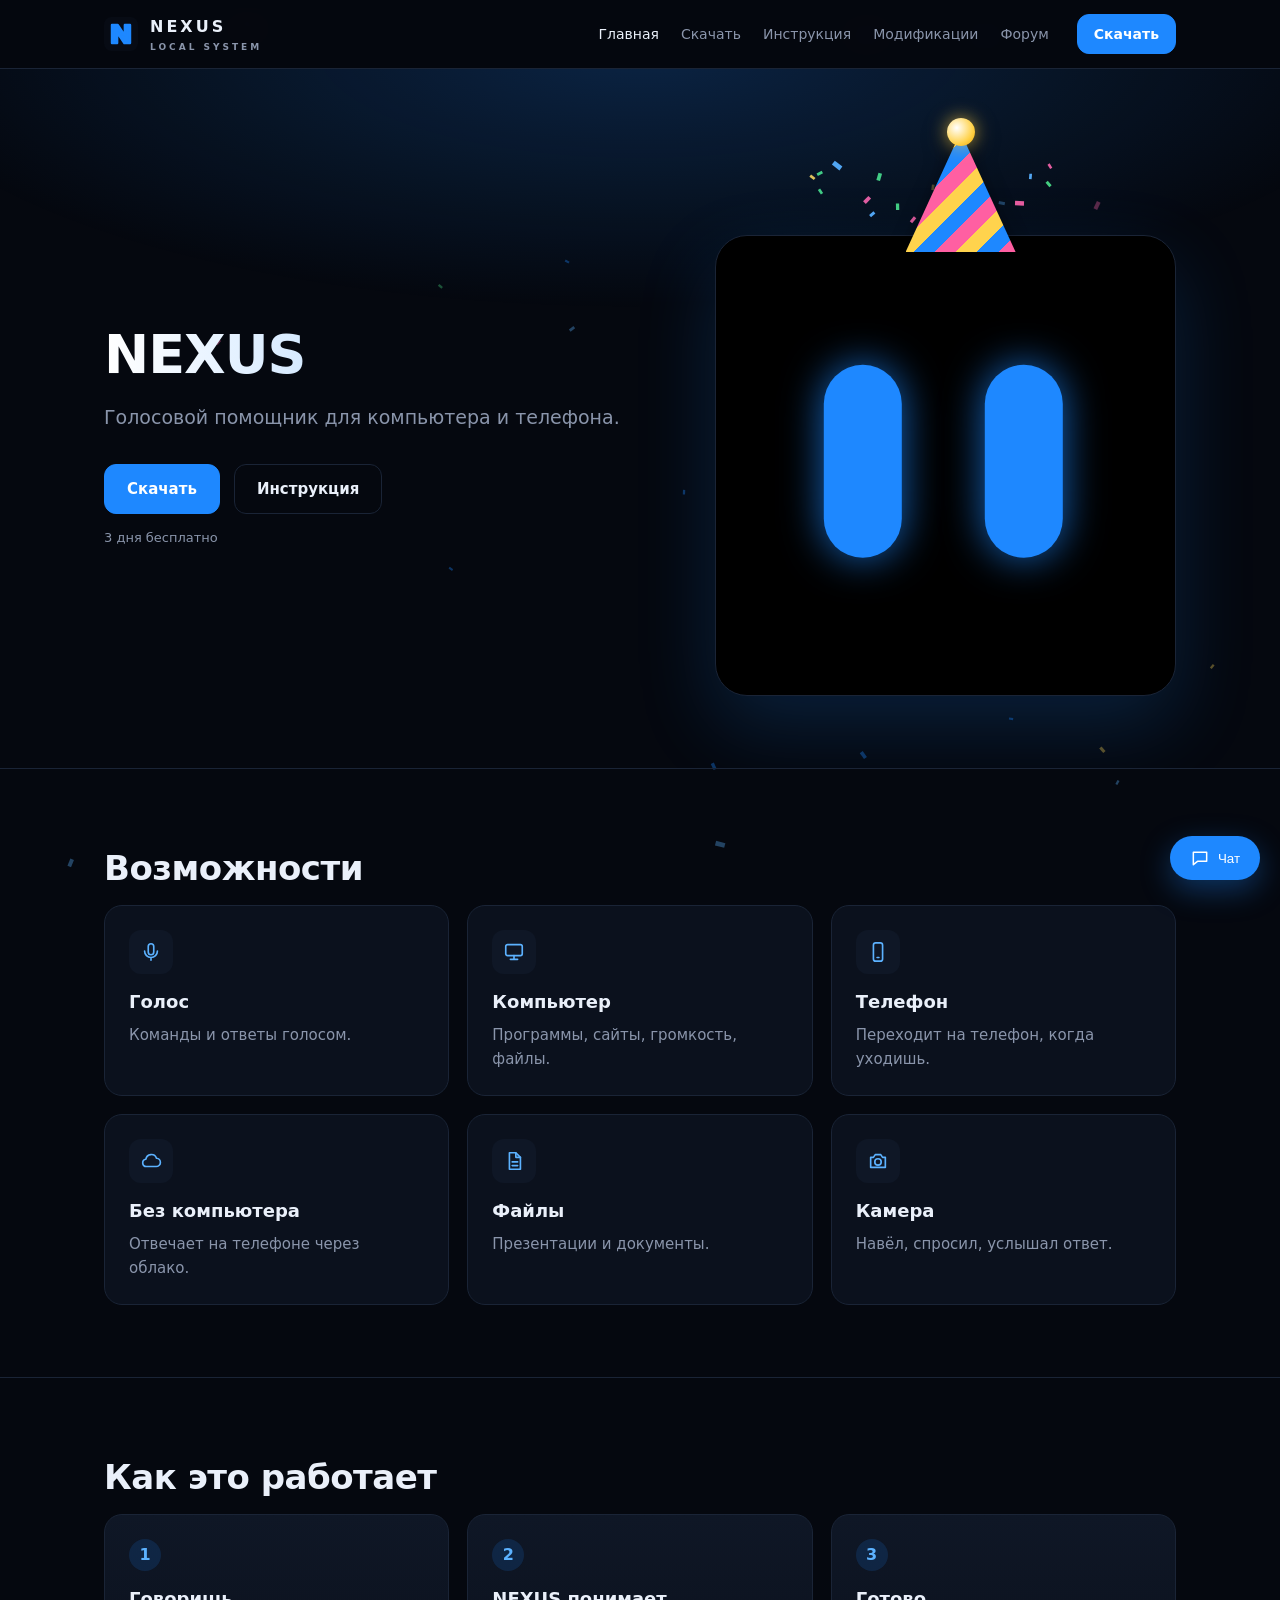
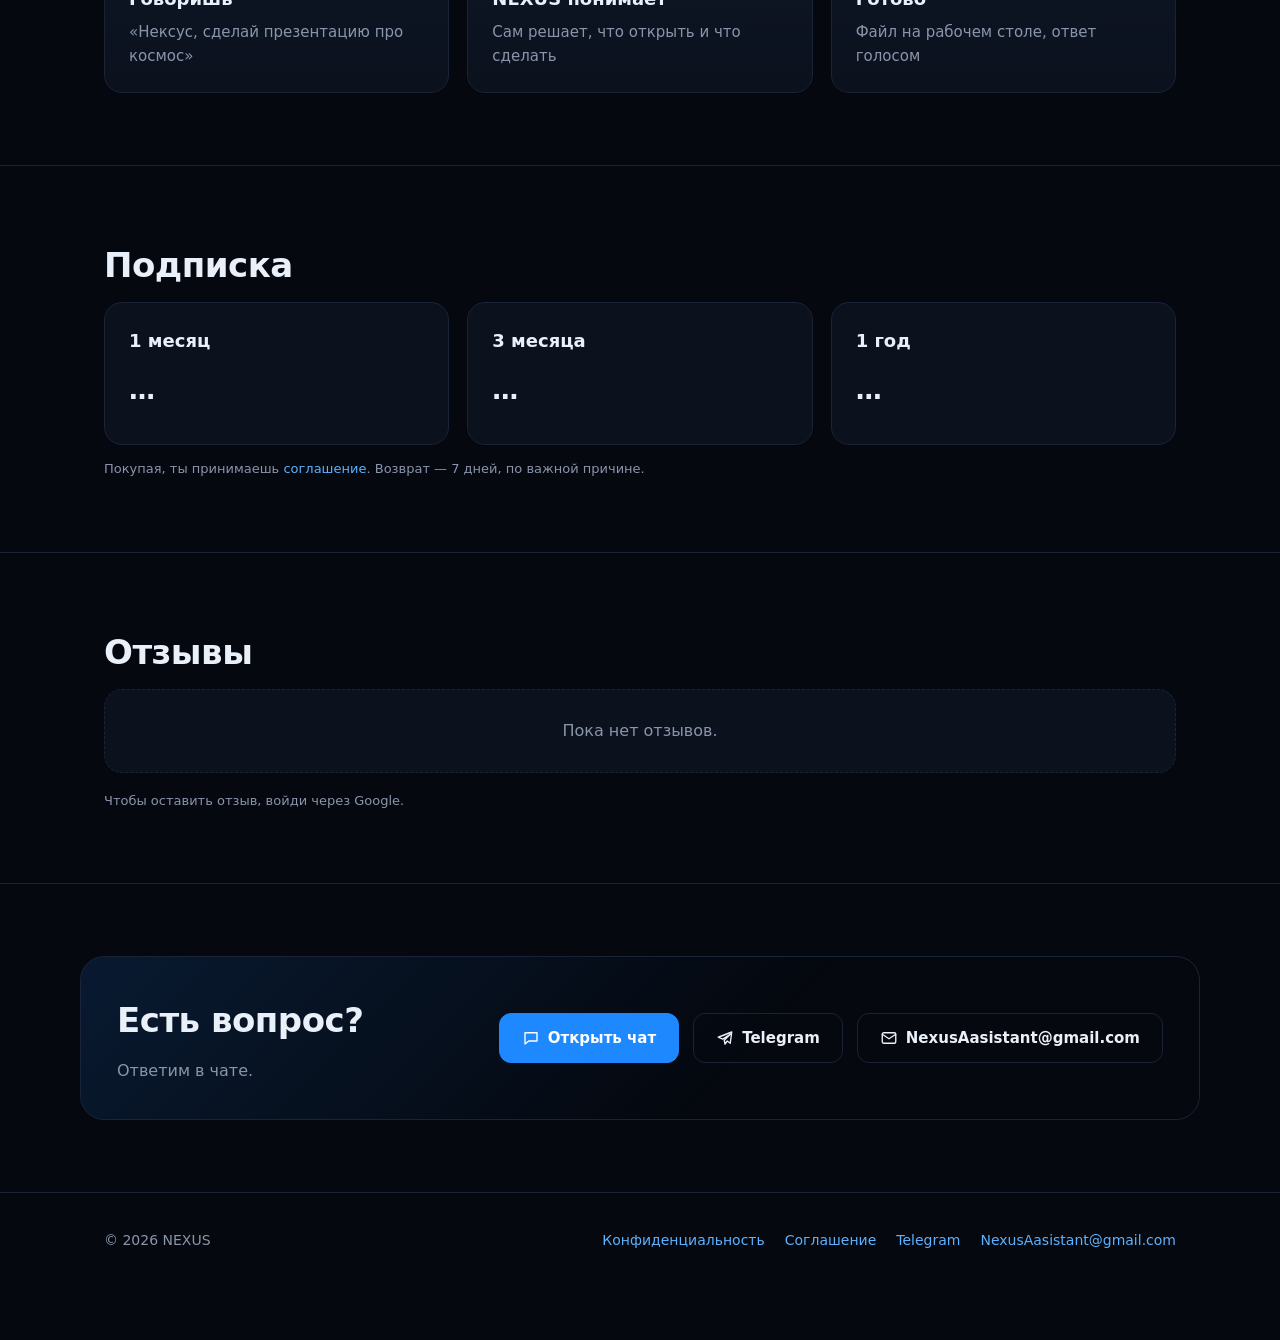
==== commit 6e833166: "Сайт NEXUS" ====
--- a/index.html
+++ b/index.html
@@ -5,7 +5,7 @@
 <meta name="viewport" content="width=device-width, initial-scale=1">
 <title>NEXUS</title>
 <link rel="icon" href="assets/logo.svg">
-<link rel="stylesheet" href="assets/style.css?v=27">
+<link rel="stylesheet" href="assets/style.css?v=29">
 </head>
 <body>
 <header>
@@ -120,10 +120,10 @@
 </footer>
 <button class="chat-open" data-chat aria-label="Чат"><svg class="ico" viewBox="0 0 24 24" fill="none" stroke="currentColor" stroke-width="1.8" stroke-linecap="round" stroke-linejoin="round" aria-hidden="true"><path d="M4 5h16v11H9l-5 4z"/></svg><span>Чат</span></button>
 <script>window.NEXUS_CHAT = "https://193-232-89-90.sslip.io:8443"; window.NEXUS_GOOGLE = "959547743443-be8pcmqgt4temf61vtt6gkfed54fnpoh.apps.googleusercontent.com"; window.NEXUS_TELEGRAM = "https://t.me/NexusAppAiBot";</script>
-<script src="assets/chat.js?v=27"></script>
-<script src="assets/panel-link.js?v=27"></script>
-<script src="assets/community.js?v=27"></script>
-<script src="assets/shop.js?v=27"></script>
-<script src="assets/anim.js?v=27"></script>
+<script src="assets/chat.js?v=29"></script>
+<script src="assets/panel-link.js?v=29"></script>
+<script src="assets/community.js?v=29"></script>
+<script src="assets/shop.js?v=29"></script>
+<script src="assets/anim.js?v=29"></script>
 </body>
 </html>
--- a/assets/style.css
+++ b/assets/style.css
@@ -394,3 +394,10 @@
   .panel-head { flex-wrap: wrap; }
   .buy-choice .promo .btn { padding: 10px 14px; }
 }
+.buy-choice .buy-account { margin-top: 14px; padding: 12px; border: 1px solid var(--line); border-radius: 12px; }
+.buy-choice .buy-account .who { margin-bottom: 6px; }
+.buy-choice .acc-in { font-size: 14px; color: var(--muted); line-height: 1.4; }
+.buy-choice .acc-in.good b { color: #3DDC84; overflow-wrap: anywhere; }
+.buy-choice .acc-hint { color: var(--muted); font-size: 13px; margin-top: 2px; }
+.buy-choice .buy-account .gbutton { margin-top: 10px; min-height: 40px; }
+.buy-choice .pay:disabled { opacity: .45; cursor: not-allowed; }
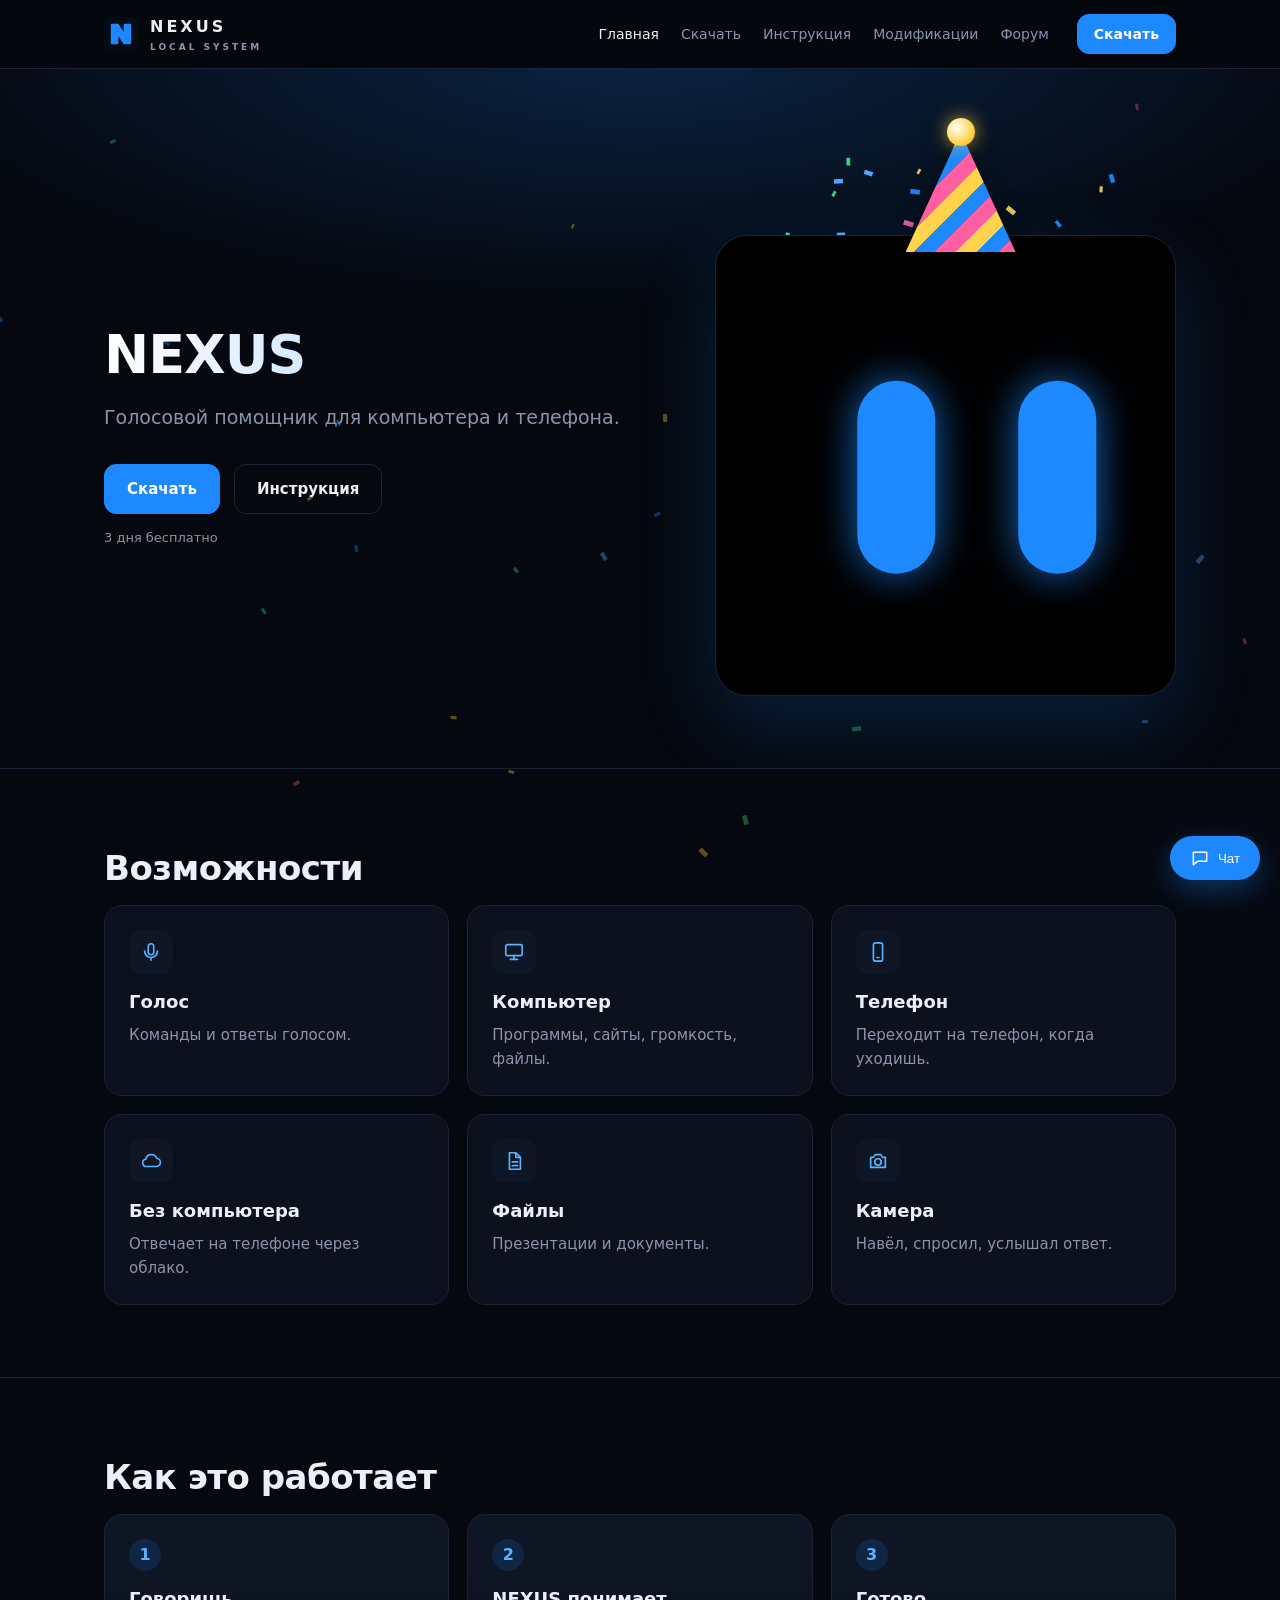
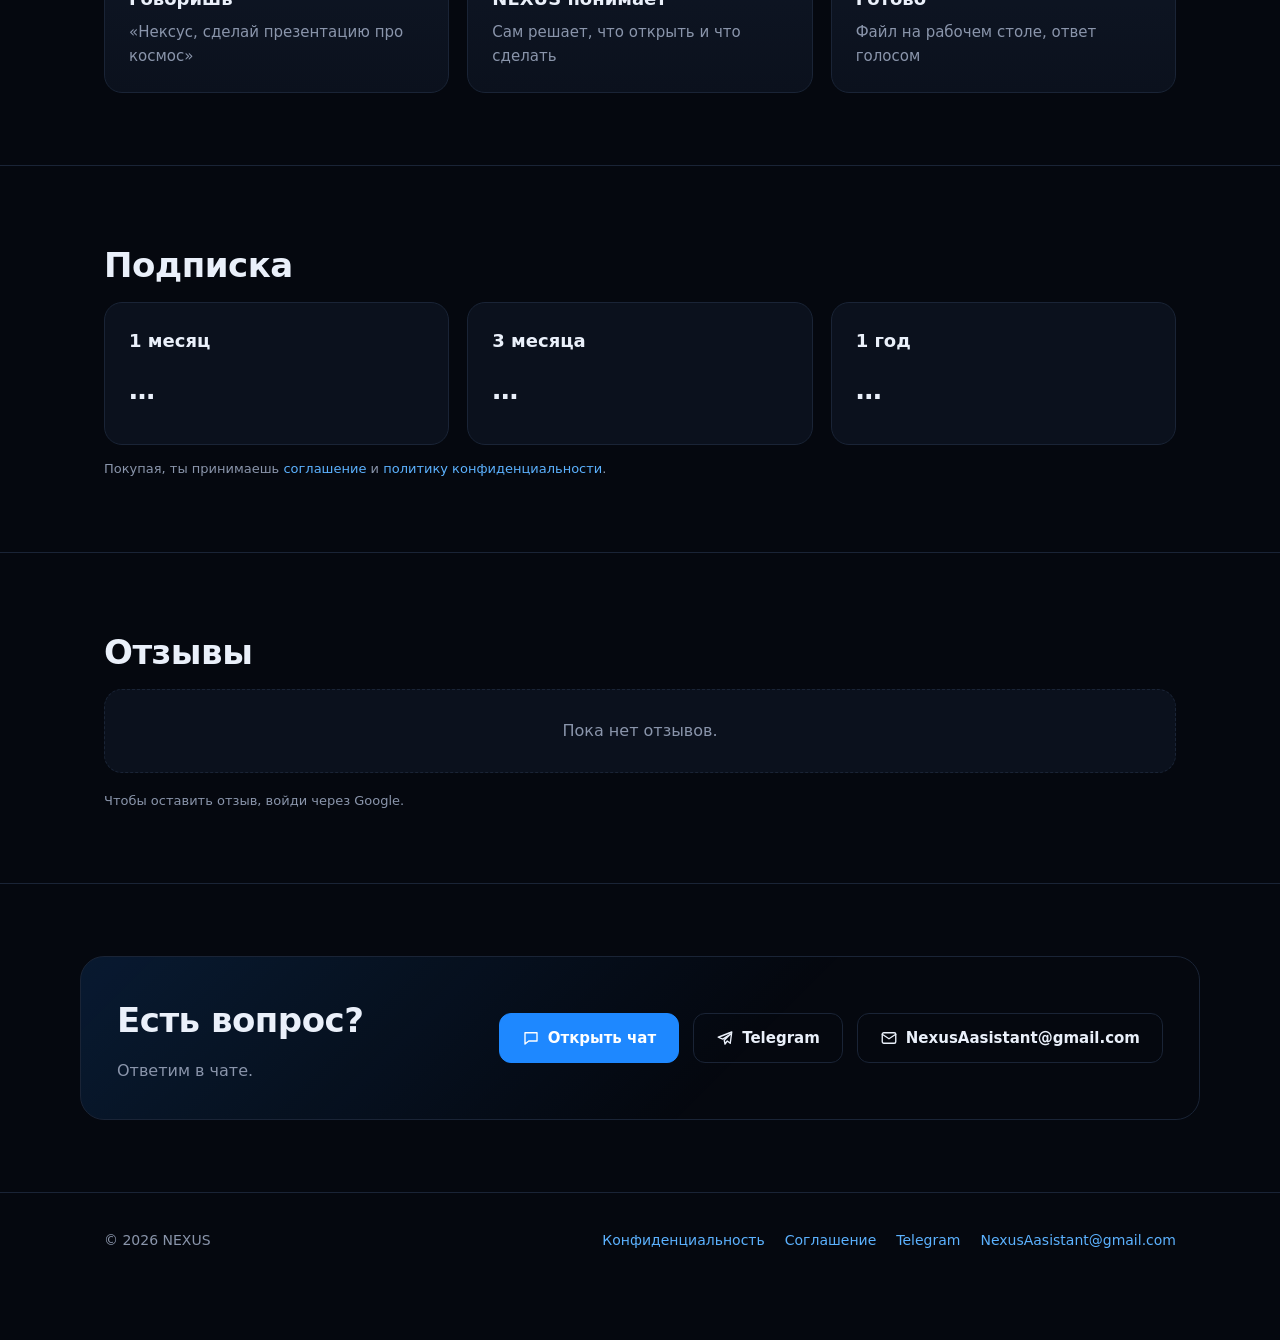
==== commit 199ae0c2: "Сайт NEXUS" ====
--- a/index.html
+++ b/index.html
@@ -79,7 +79,7 @@
       </div>
       <div id="buy-signin" class="review-signin" hidden><div class="who">Войди через Google — подписка придёт на этот аккаунт.</div><div class="gbutton"></div></div>
       <div id="buy-note" class="form-note"></div>
-      <p class="note">Покупая, ты принимаешь <a href="terms.html">соглашение</a>. Возврат — 7 дней, по важной причине.</p>
+      <p class="note">Покупая, ты принимаешь <a href="terms.html">соглашение</a> и <a href="privacy.html">политику конфиденциальности</a>.</p>
     </div>
   </section>
 
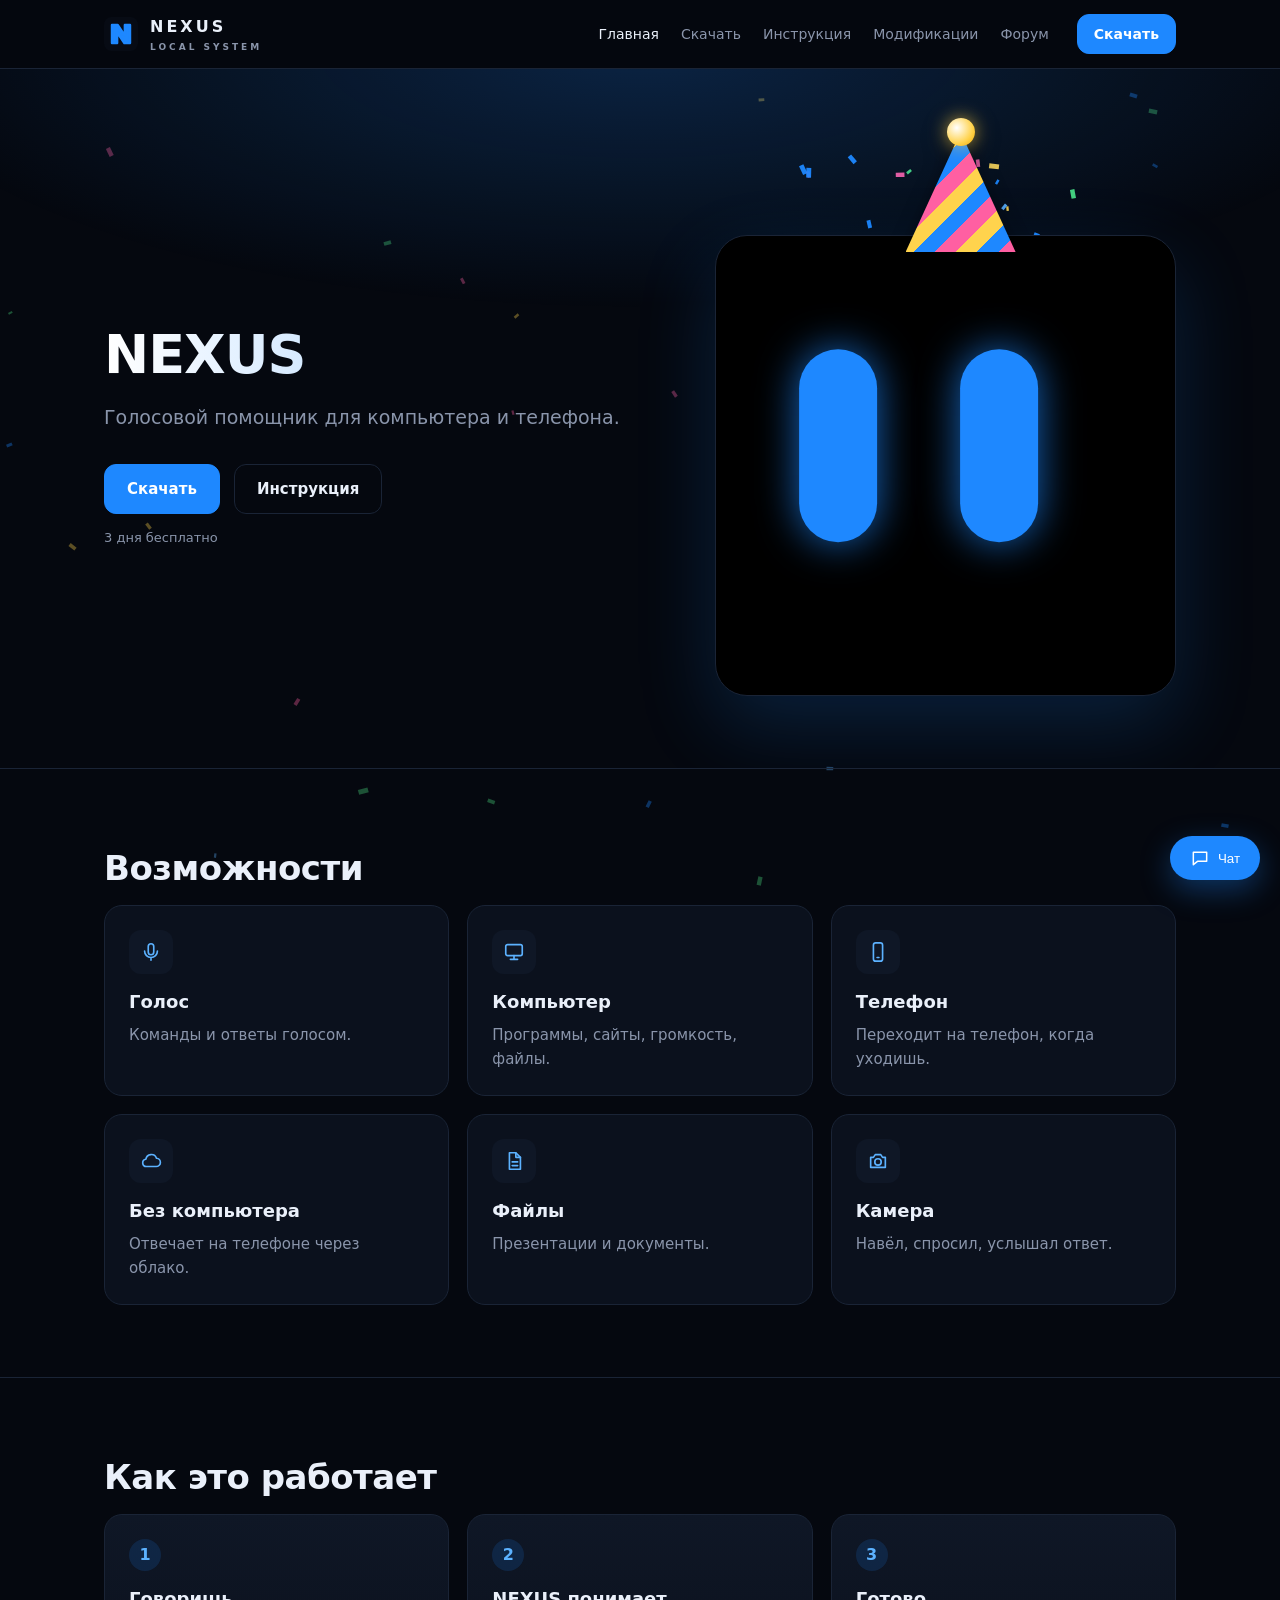
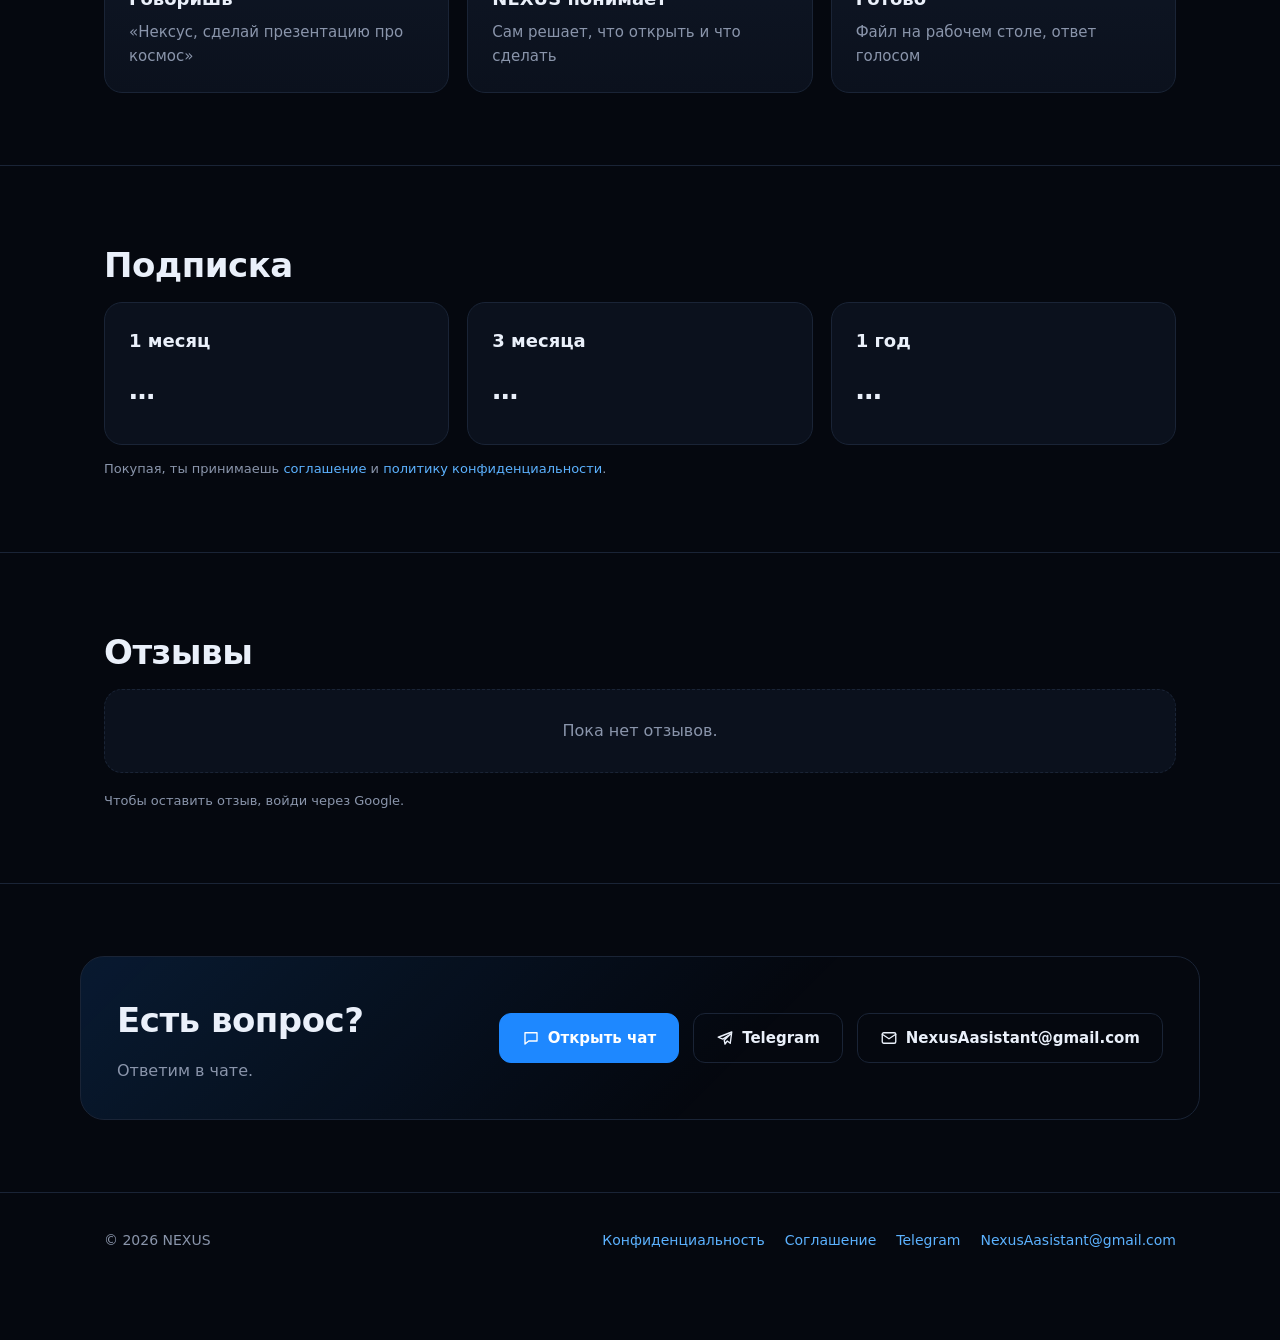
==== commit 6f63388f: "Сайт NEXUS" ====
--- a/index.html
+++ b/index.html
@@ -5,7 +5,7 @@
 <meta name="viewport" content="width=device-width, initial-scale=1">
 <title>NEXUS</title>
 <link rel="icon" href="assets/logo.svg">
-<link rel="stylesheet" href="assets/style.css?v=29">
+<link rel="stylesheet" href="assets/style.css?v=30">
 </head>
 <body>
 <header>
@@ -120,10 +120,10 @@
 </footer>
 <button class="chat-open" data-chat aria-label="Чат"><svg class="ico" viewBox="0 0 24 24" fill="none" stroke="currentColor" stroke-width="1.8" stroke-linecap="round" stroke-linejoin="round" aria-hidden="true"><path d="M4 5h16v11H9l-5 4z"/></svg><span>Чат</span></button>
 <script>window.NEXUS_CHAT = "https://193-232-89-90.sslip.io:8443"; window.NEXUS_GOOGLE = "959547743443-be8pcmqgt4temf61vtt6gkfed54fnpoh.apps.googleusercontent.com"; window.NEXUS_TELEGRAM = "https://t.me/NexusAppAiBot";</script>
-<script src="assets/chat.js?v=29"></script>
-<script src="assets/panel-link.js?v=29"></script>
-<script src="assets/community.js?v=29"></script>
-<script src="assets/shop.js?v=29"></script>
-<script src="assets/anim.js?v=29"></script>
+<script src="assets/chat.js?v=30"></script>
+<script src="assets/panel-link.js?v=30"></script>
+<script src="assets/community.js?v=30"></script>
+<script src="assets/shop.js?v=30"></script>
+<script src="assets/anim.js?v=30"></script>
 </body>
 </html>
--- a/assets/style.css
+++ b/assets/style.css
@@ -401,3 +401,11 @@
 .buy-choice .acc-hint { color: var(--muted); font-size: 13px; margin-top: 2px; }
 .buy-choice .buy-account .gbutton { margin-top: 10px; min-height: 40px; }
 .buy-choice .pay:disabled { opacity: .45; cursor: not-allowed; }
+
+/* панель → «Жалобы» */
+.report { align-items: flex-start; justify-content: space-between; }
+.report.done { opacity: .6; }
+.report-info { display: grid; gap: 4px; flex: 1 1 320px; min-width: 0; }
+.report-text { margin: 6px 0; padding: 8px 12px; border-left: 3px solid var(--accent); background: var(--panel2);
+  border-radius: 8px; white-space: pre-wrap; overflow-wrap: break-word; }
+.report-btns { display: flex; gap: 8px; flex-wrap: wrap; }
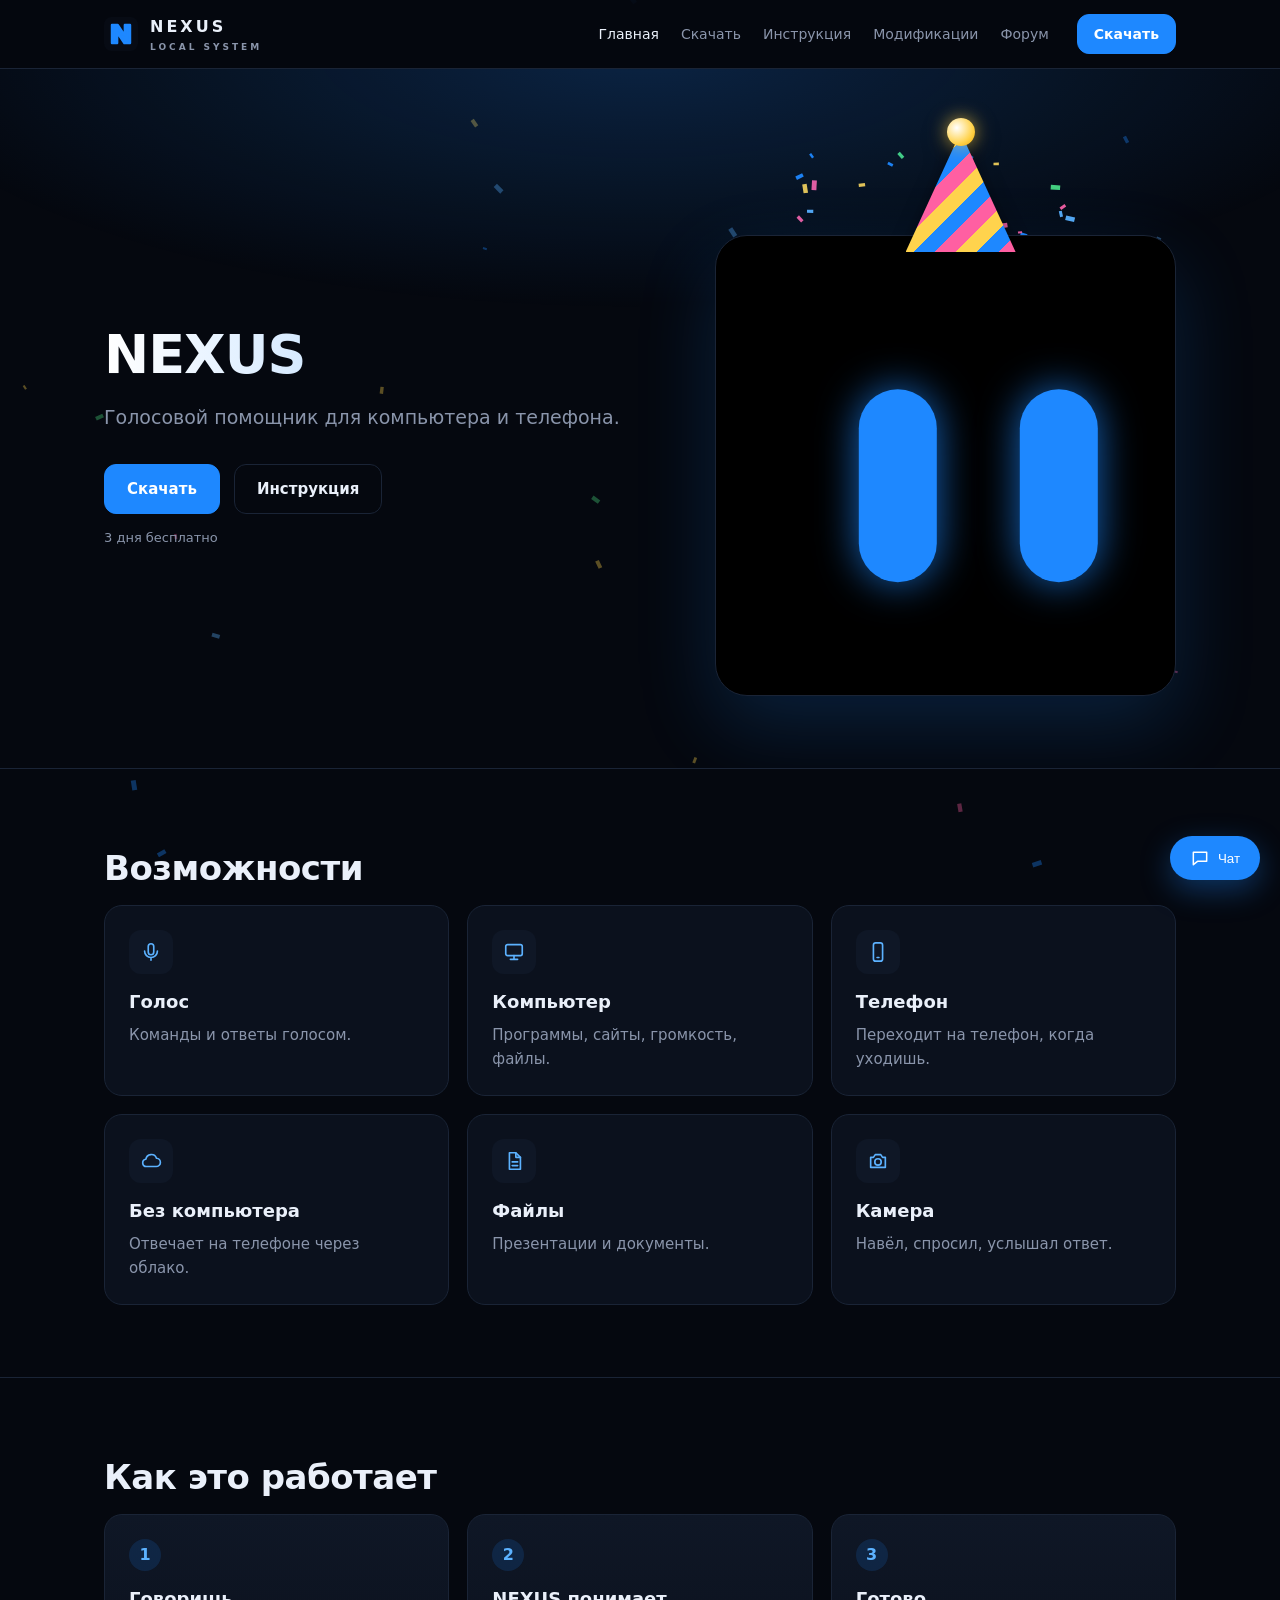
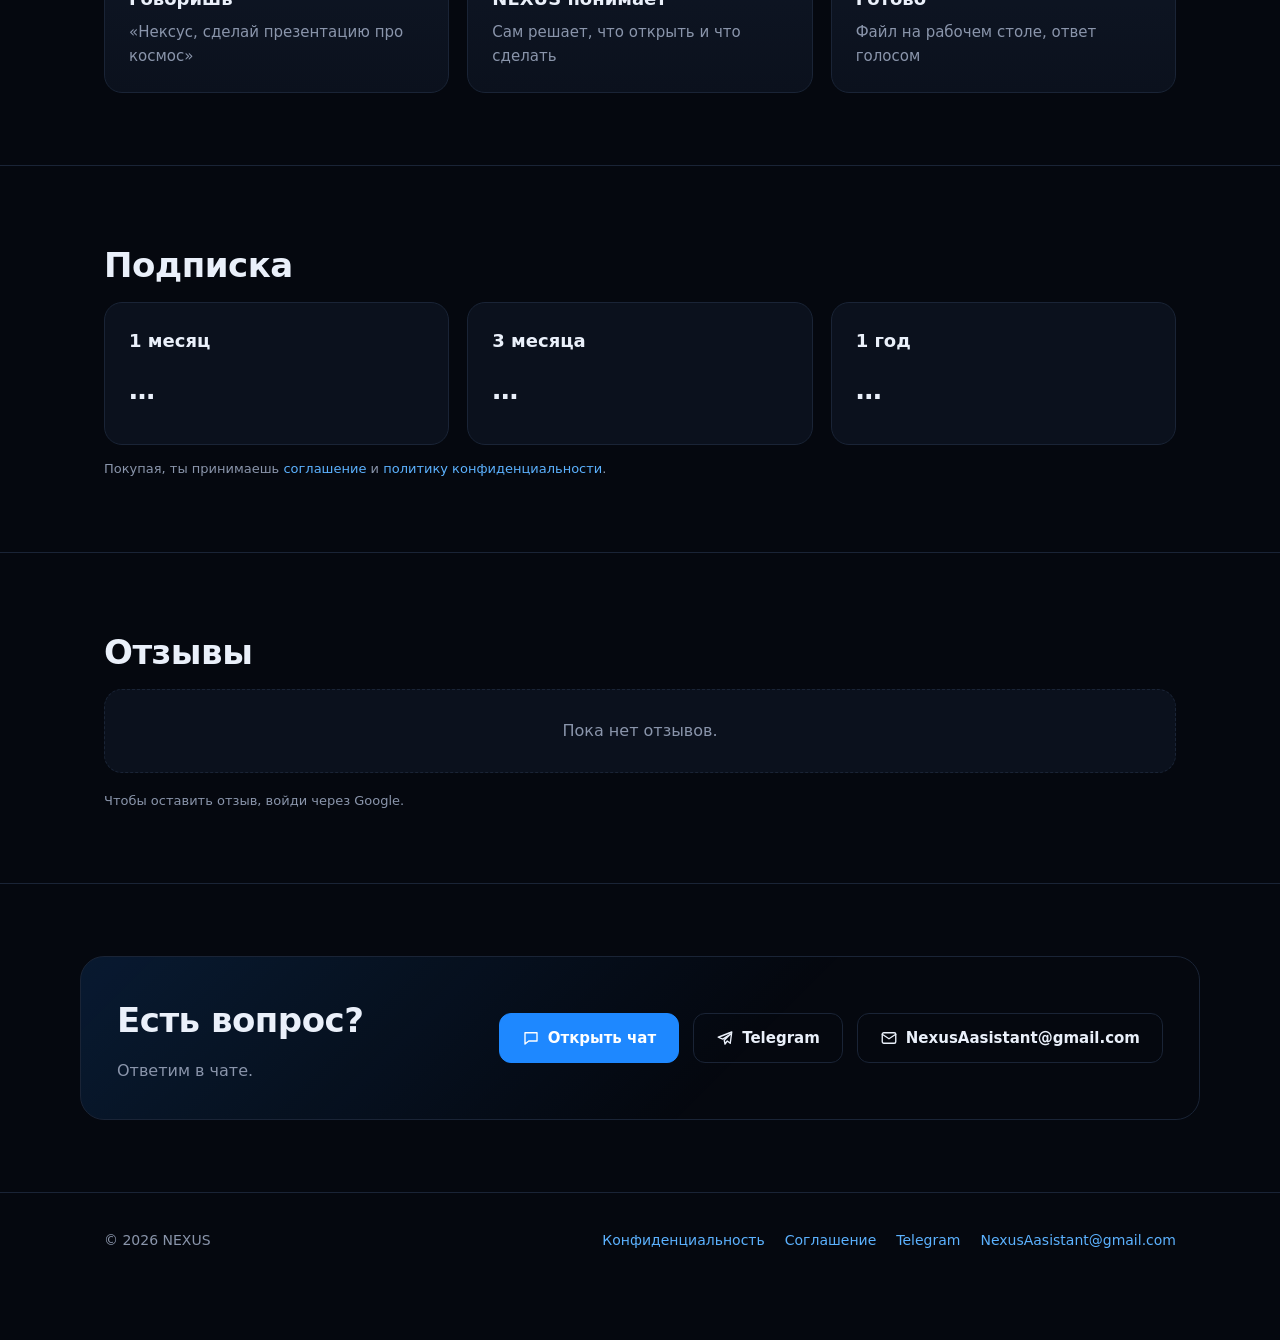
==== commit 5ecca5fe: "Сайт NEXUS" ====
--- a/index.html
+++ b/index.html
@@ -5,7 +5,7 @@
 <meta name="viewport" content="width=device-width, initial-scale=1">
 <title>NEXUS</title>
 <link rel="icon" href="assets/logo.svg">
-<link rel="stylesheet" href="assets/style.css?v=30">
+<link rel="stylesheet" href="assets/style.css?v=31">
 </head>
 <body>
 <header>
@@ -120,10 +120,10 @@
 </footer>
 <button class="chat-open" data-chat aria-label="Чат"><svg class="ico" viewBox="0 0 24 24" fill="none" stroke="currentColor" stroke-width="1.8" stroke-linecap="round" stroke-linejoin="round" aria-hidden="true"><path d="M4 5h16v11H9l-5 4z"/></svg><span>Чат</span></button>
 <script>window.NEXUS_CHAT = "https://193-232-89-90.sslip.io:8443"; window.NEXUS_GOOGLE = "959547743443-be8pcmqgt4temf61vtt6gkfed54fnpoh.apps.googleusercontent.com"; window.NEXUS_TELEGRAM = "https://t.me/NexusAppAiBot";</script>
-<script src="assets/chat.js?v=30"></script>
-<script src="assets/panel-link.js?v=30"></script>
-<script src="assets/community.js?v=30"></script>
-<script src="assets/shop.js?v=30"></script>
-<script src="assets/anim.js?v=30"></script>
+<script src="assets/chat.js?v=31"></script>
+<script src="assets/panel-link.js?v=31"></script>
+<script src="assets/community.js?v=31"></script>
+<script src="assets/shop.js?v=31"></script>
+<script src="assets/anim.js?v=31"></script>
 </body>
 </html>
--- a/assets/style.css
+++ b/assets/style.css
@@ -409,3 +409,6 @@
 .report-text { margin: 6px 0; padding: 8px 12px; border-left: 3px solid var(--accent); background: var(--panel2);
   border-radius: 8px; white-space: pre-wrap; overflow-wrap: break-word; }
 .report-btns { display: flex; gap: 8px; flex-wrap: wrap; }
+
+.buy-choice .form-note.pay-off { color: var(--text); line-height: 1.5; }
+.buy-choice .card { overflow-x: hidden; }
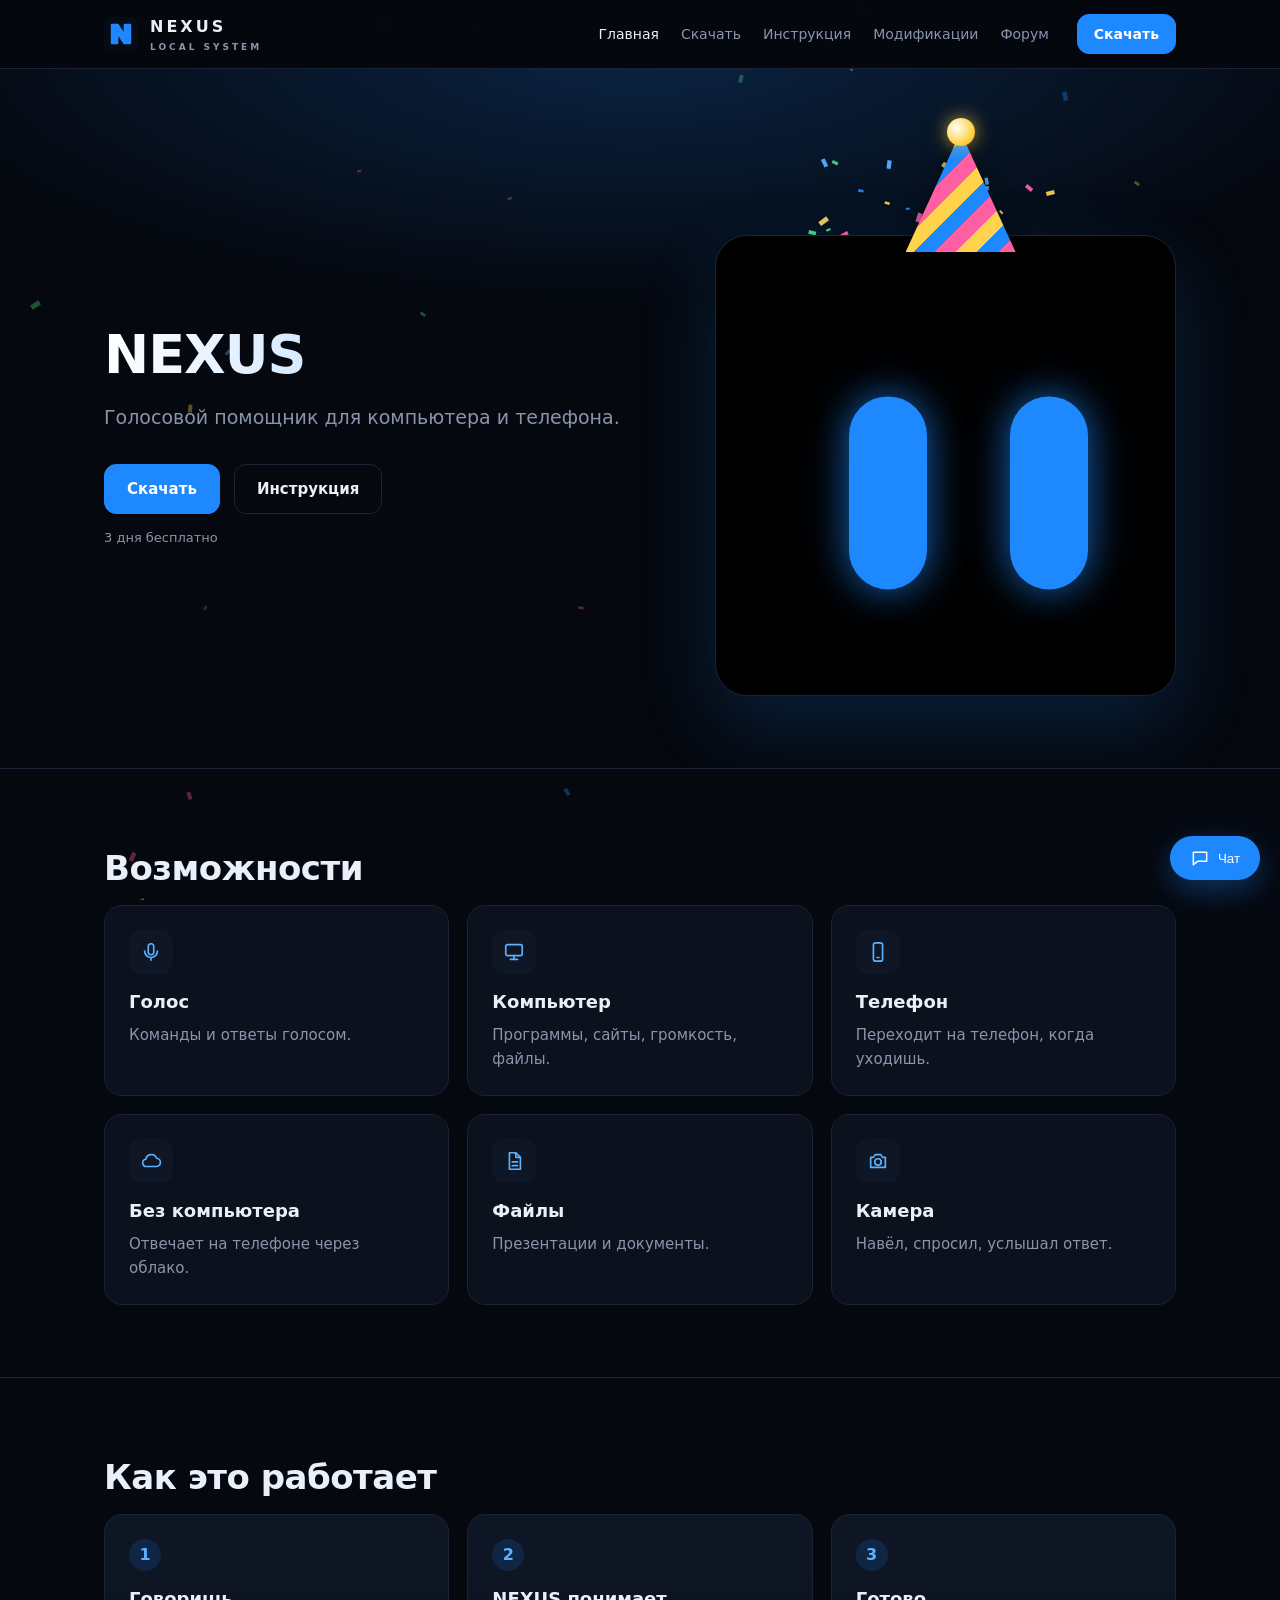
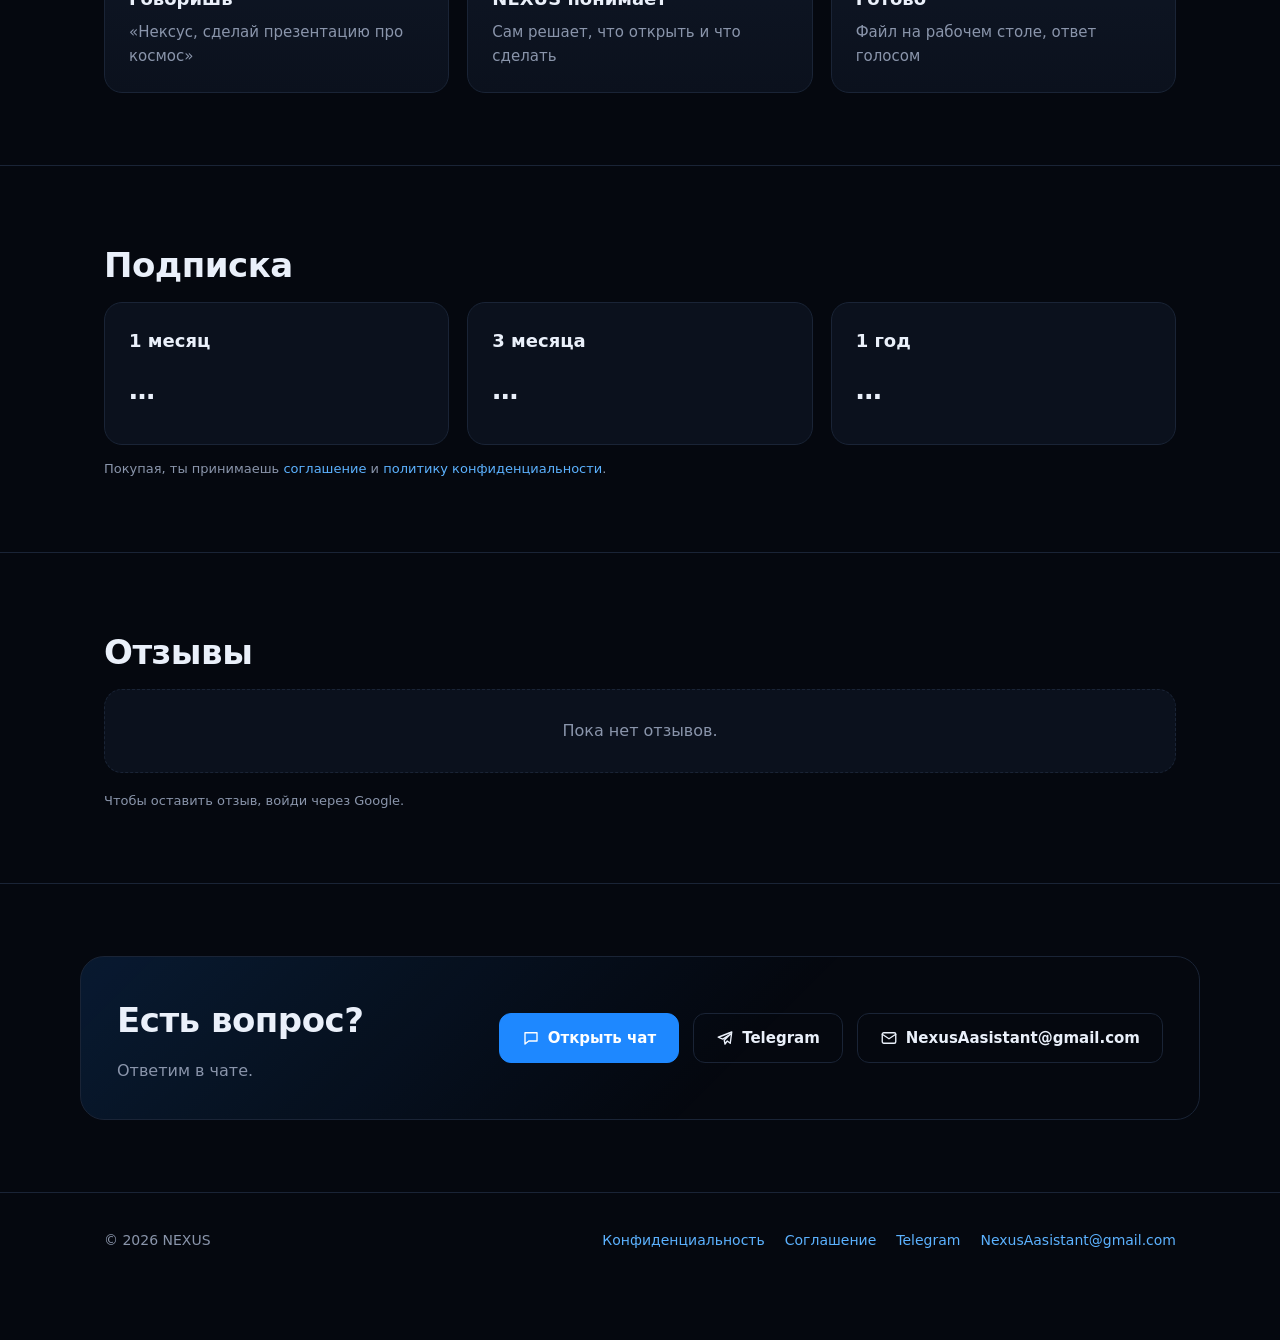
==== commit 22707ff9: "Сайт NEXUS" ====
--- a/index.html
+++ b/index.html
@@ -5,7 +5,7 @@
 <meta name="viewport" content="width=device-width, initial-scale=1">
 <title>NEXUS</title>
 <link rel="icon" href="assets/logo.svg">
-<link rel="stylesheet" href="assets/style.css?v=31">
+<link rel="stylesheet" href="assets/style.css?v=32">
 </head>
 <body>
 <header>
@@ -120,10 +120,10 @@
 </footer>
 <button class="chat-open" data-chat aria-label="Чат"><svg class="ico" viewBox="0 0 24 24" fill="none" stroke="currentColor" stroke-width="1.8" stroke-linecap="round" stroke-linejoin="round" aria-hidden="true"><path d="M4 5h16v11H9l-5 4z"/></svg><span>Чат</span></button>
 <script>window.NEXUS_CHAT = "https://193-232-89-90.sslip.io:8443"; window.NEXUS_GOOGLE = "959547743443-be8pcmqgt4temf61vtt6gkfed54fnpoh.apps.googleusercontent.com"; window.NEXUS_TELEGRAM = "https://t.me/NexusAppAiBot";</script>
-<script src="assets/chat.js?v=31"></script>
-<script src="assets/panel-link.js?v=31"></script>
-<script src="assets/community.js?v=31"></script>
-<script src="assets/shop.js?v=31"></script>
-<script src="assets/anim.js?v=31"></script>
+<script src="assets/chat.js?v=32"></script>
+<script src="assets/panel-link.js?v=32"></script>
+<script src="assets/community.js?v=32"></script>
+<script src="assets/shop.js?v=32"></script>
+<script src="assets/anim.js?v=32"></script>
 </body>
 </html>
--- a/assets/style.css
+++ b/assets/style.css
@@ -412,3 +412,4 @@
 
 .buy-choice .form-note.pay-off { color: var(--text); line-height: 1.5; }
 .buy-choice .card { overflow-x: hidden; }
+.bug-img { display: block; max-width: 100%; max-height: 360px; border-radius: 10px; margin-top: 8px; }
